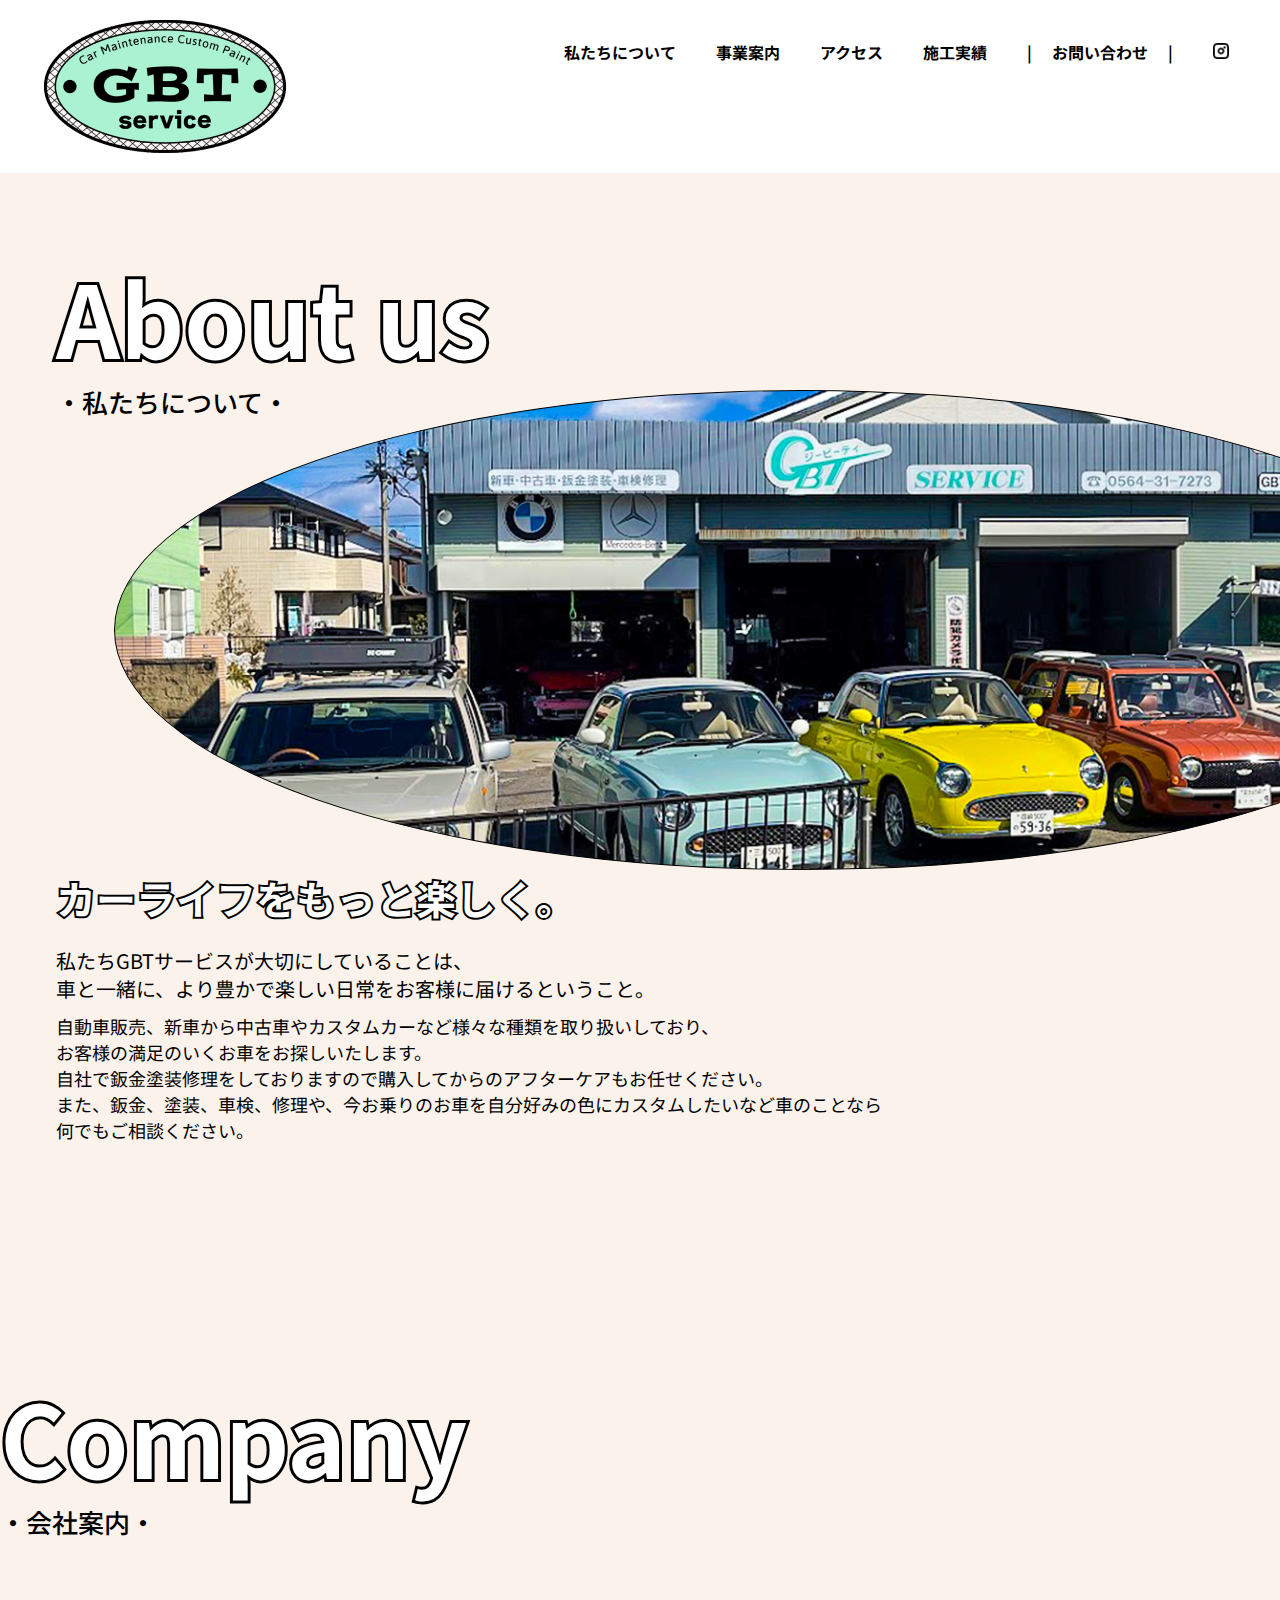
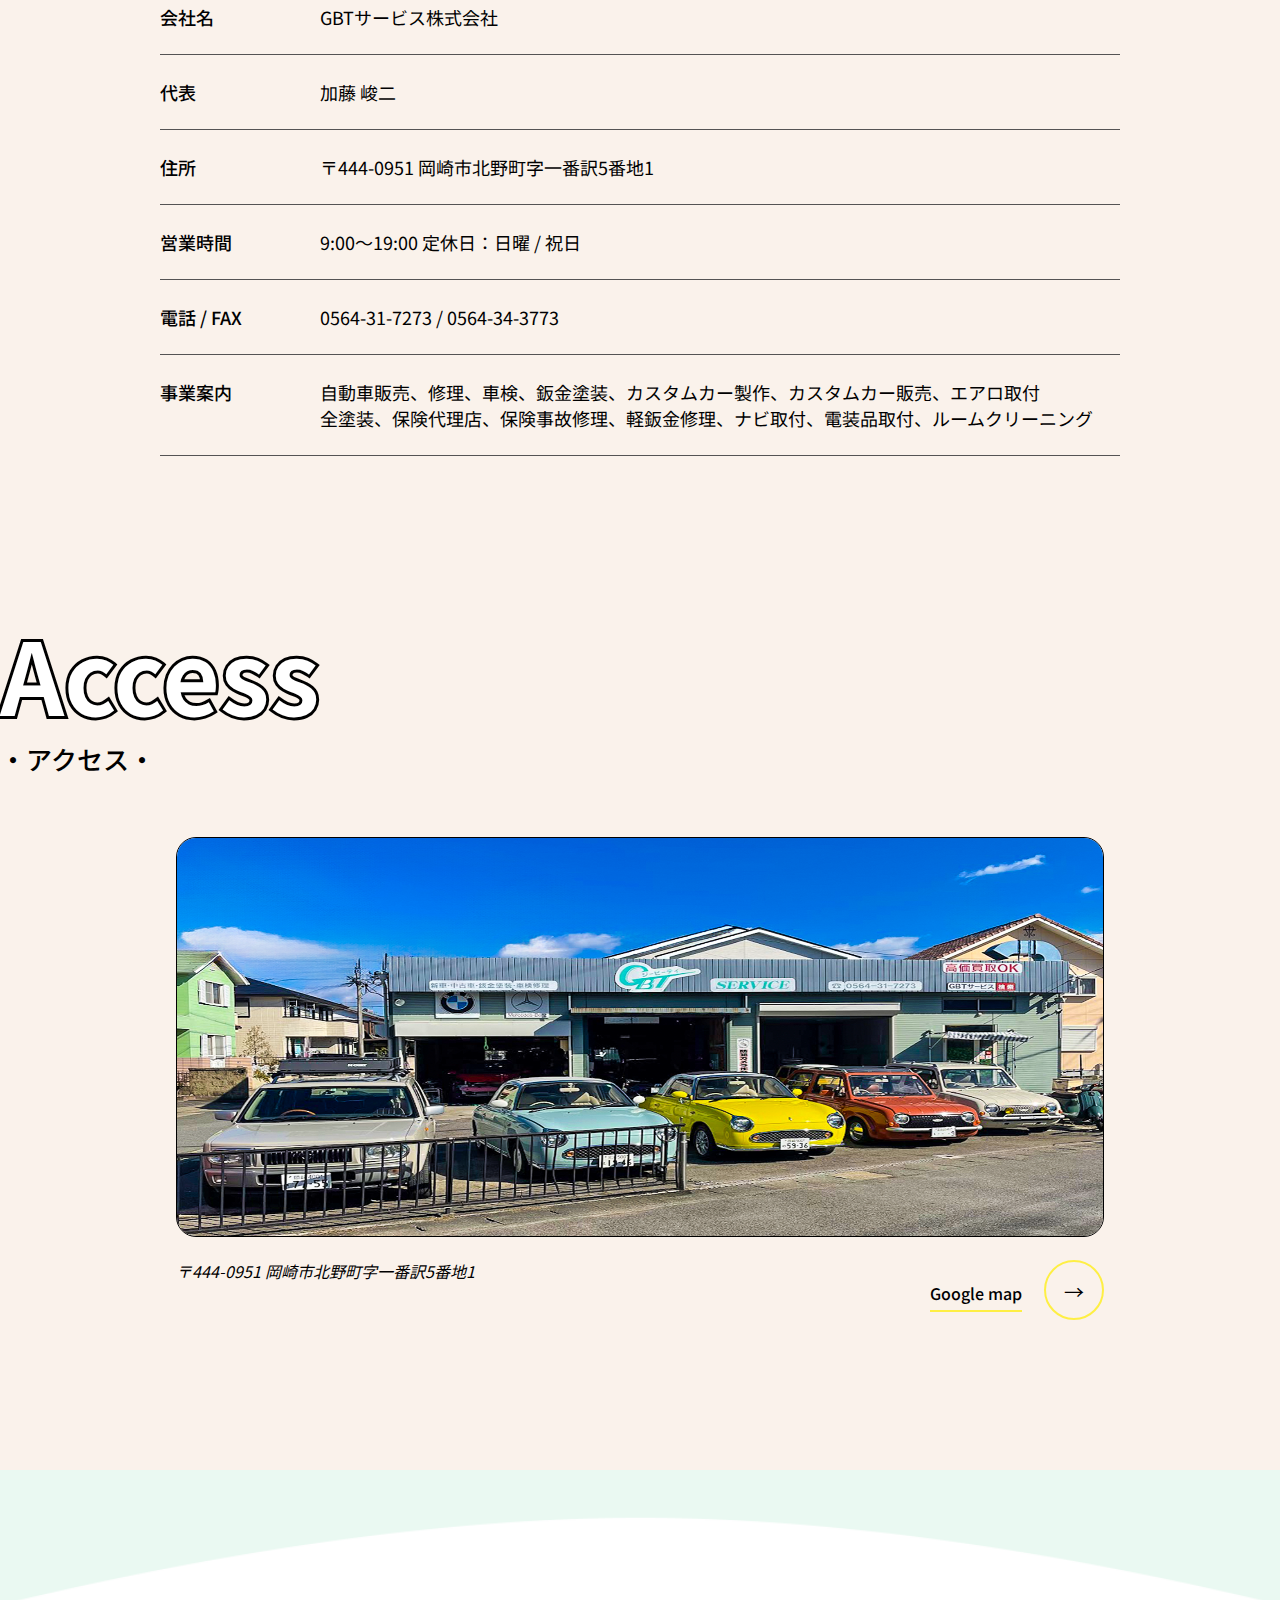
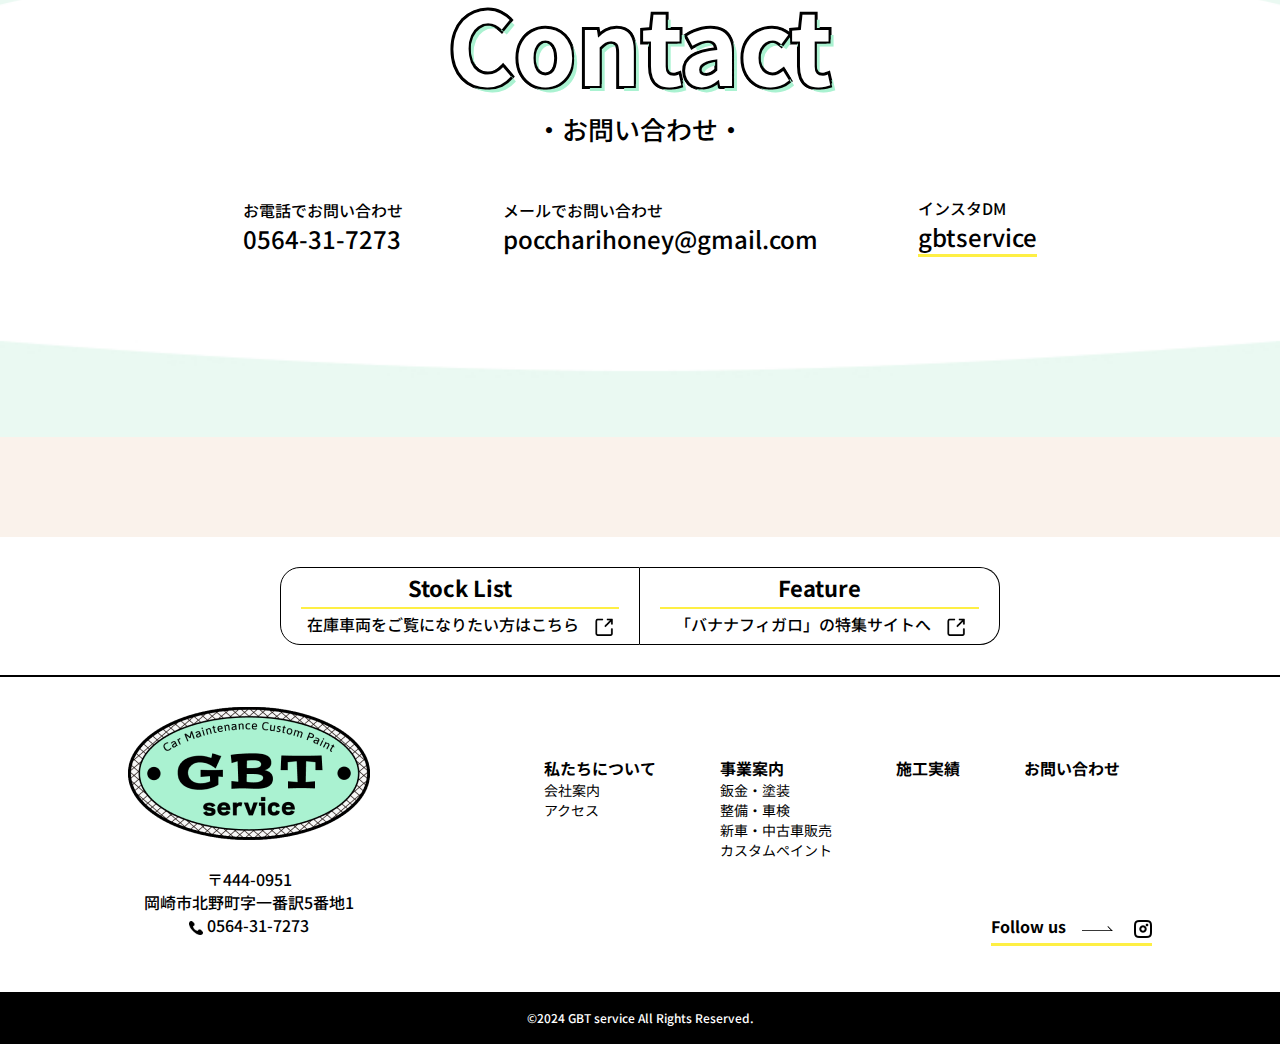
==== aboutus/index.html @ b5733d59 "画面幅1024px以上のレスポンシブまで" ====
<!doctype html>
<html lang="ja">
    <head>
        <meta charset="UTF-8" />
        <link rel="icon" type="image/svg+xml" href="/vite.svg" />
        <meta name="viewport" content="width=device-width, initial-scale=1.0" />
        <title>aboutus</title>
        <link rel="preconnect" href="https://fonts.googleapis.com">
        <link rel="preconnect" href="https://fonts.gstatic.com" crossorigin>
        <link href="https://fonts.googleapis.com/css2?family=Noto+Sans+JP:wght@100..900&display=swap" rel="stylesheet">
      <script type="module" crossorigin src="/assets/aboutus-CXfUQV1v.js"></script>
      <link rel="modulepreload" crossorigin href="/assets/ress-B710VfZE.js">
      <link rel="modulepreload" crossorigin href="/assets/hamburger-button-CWMMissQ.js">
      <link rel="stylesheet" crossorigin href="/assets/ress-gsqGC3qQ.css">
      <link rel="stylesheet" crossorigin href="/assets/aboutus-COLhmSIA.css">
    </head>
    <body>
        <div id="app"></div>
    </body>
</html>
---- assets/ress-gsqGC3qQ.css ----
html{box-sizing:border-box;-webkit-text-size-adjust:100%;word-break:normal;-moz-tab-size:4;tab-size:4}*,:before,:after{background-repeat:no-repeat;box-sizing:inherit}:before,:after{text-decoration:inherit;vertical-align:inherit}*{padding:0;margin:0}hr{overflow:visible;height:0;color:inherit}details,main{display:block}summary{display:list-item}small{font-size:80%}[hidden]{display:none}abbr[title]{border-bottom:none;text-decoration:underline;text-decoration:underline dotted}a{background-color:transparent}a:active,a:hover{outline-width:0}code,kbd,pre,samp{font-family:monospace,monospace}pre{font-size:1em}b,strong{font-weight:bolder}sub,sup{font-size:75%;line-height:0;position:relative;vertical-align:baseline}sub{bottom:-.25em}sup{top:-.5em}table{border-color:inherit;text-indent:0}iframe{border-style:none}input{border-radius:0}[type=number]::-webkit-inner-spin-button,[type=number]::-webkit-outer-spin-button{height:auto}[type=search]{-webkit-appearance:textfield;outline-offset:-2px}[type=search]::-webkit-search-decoration{-webkit-appearance:none}textarea{overflow:auto;resize:vertical}button,input,optgroup,select,textarea{font:inherit}optgroup{font-weight:700}button{overflow:visible}button,select{text-transform:none}button,[type=button],[type=reset],[type=submit],[role=button]{cursor:pointer}button::-moz-focus-inner,[type=button]::-moz-focus-inner,[type=reset]::-moz-focus-inner,[type=submit]::-moz-focus-inner{border-style:none;padding:0}button:-moz-focusring,[type=button]::-moz-focus-inner,[type=reset]::-moz-focus-inner,[type=submit]::-moz-focus-inner{outline:1px dotted ButtonText}button,html [type=button],[type=reset],[type=submit]{-webkit-appearance:button}button,input,select,textarea{background-color:transparent;border-style:none}a:focus,button:focus,input:focus,select:focus,textarea:focus{outline-width:0}select{-moz-appearance:none;-webkit-appearance:none}select::-ms-expand{display:none}select::-ms-value{color:currentColor}legend{border:0;color:inherit;display:table;white-space:normal;max-width:100%}::-webkit-file-upload-button{-webkit-appearance:button;color:inherit;font:inherit}[disabled]{cursor:default}img{border-style:none}progress{vertical-align:baseline}[aria-busy=true]{cursor:progress}[aria-controls]{cursor:pointer}[aria-disabled=true]{cursor:default}
---- assets/aboutus-COLhmSIA.css ----
html{font-family:Noto Sans JP,sans-serif;font-size:62.5%;font-weight:400}body,ul{list-style:none}a{text-decoration:none;color:inherit}header{display:flex;justify-content:space-between;height:173px;padding:20px 4% 20px 44px}@media screen and (max-width: 1024px){header{height:133px;padding:20px 25px}}@media screen and (max-width: 768px){header{height:82px;padding:20px 18px 10px;align-items:center}}header .logo{width:242px;height:133px}@media screen and (max-width: 1024px){header .logo{width:170px;height:93px}}@media screen and (max-width: 768px){header .logo{width:96px;height:52px}}header nav{display:flex;font-weight:700;font-size:1.6rem;padding-top:20px}@media screen and (max-width: 1024px){header nav{display:none}}header nav li{padding-right:40px}header nav li a img{width:16px;height:16px}header nav li a:hover{border-bottom:3px solid #FEEF44}header nav .list-contact:before{content:"|";padding-right:20px}header nav .list-contact:after{content:"|";padding-left:20px}header nav .insta{padding-right:0}header .hamburger{display:none}@media screen and (max-width: 1024px){header .hamburger{display:block}header .hamburger img{width:48px;height:48px}}footer .footer-high{padding:30px 0;border-bottom:2px solid #000}footer .footer-high-links{display:flex;justify-content:center;align-items:center}footer .footer-high-links li{background-color:#fff}footer .footer-high-links li a .list-title{font-size:2.2rem;font-weight:700;line-height:31px;text-align:center;border-bottom:2px solid #FEEF44;padding:4px 0;margin:0 20px}footer .footer-high-links li a .text{font-size:1.6rem;font-weight:500;line-height:23px;text-align:center;padding:4px 0}footer .footer-high-links li a .text:after{content:"";display:inline-block;width:18px;height:18px;background-image:url([data-uri]);background-size:contain;vertical-align:middle;margin-left:16px}footer .footer-high-links li:hover{border-bottom:1px solid #000;background-color:#feef44;transition:all .3s ease-out}footer .footer-high-links li:first-of-type{width:360px;height:78px;border-radius:20px 0 0 20px;border:1px solid #000}footer .footer-high-links li:last-of-type{width:360px;height:78px;border-radius:0 20px 20px 0;border:1px solid #000;border-left:none}footer .footer-low{display:flex;justify-content:space-between;padding:30px 10%}footer .footer-low .footer-flex-left address .address{font-style:normal;font-size:1.6rem;font-weight:500;line-height:23px;text-align:center;padding:25px 0}footer .footer-low .footer-flex-left address .address span:before{content:"";display:inline-block;width:14px;height:14px;background-image:url([data-uri]);background-size:contain;vertical-align:middle;margin-right:4px}footer .footer-low-links{display:flex;justify-content:space-around;width:50vw;padding:50px 0}footer .footer-low-links li a{font-size:1.6rem;font-weight:700;line-height:23px;padding:6px 0}footer .footer-low-links li ul .under-pages-links a{font-size:1.4rem;line-height:20px;font-weight:400}footer .footer-low .instagram-link-container{display:flex;justify-content:flex-end}footer .footer-low .instagram-link-container .instagram-link{display:inline-block;padding:5px 0;font-size:1.6rem;font-weight:700;line-height:23px;text-align:left;border-bottom:3px solid #FEEF44}footer .footer-low .instagram-link-container .instagram-link:hover{border-bottom:1px solid #000;background-color:#feef44;border-radius:5px 5px 0 0;transition:all .3s ease-out}footer .footer-low .instagram-link-container .instagram-link a span:before{content:"";display:inline-block;width:36px;height:5px;background-image:url([data-uri]);background-size:contain;vertical-align:middle;margin-left:16px}footer .footer-low .instagram-link-container .instagram-link a span:after{content:"";display:inline-block;width:18px;height:18px;background-image:url([data-uri]);background-size:contain;vertical-align:middle;margin-left:16px}footer .copyright{height:52px;font-size:12px;font-weight:500;line-height:52px;color:#fff;background-color:#000;text-align:center}.section-title{color:#fff;-webkit-text-stroke:6px #000;paint-order:stroke fill;font-size:10rem;font-weight:700;line-height:86px;padding-bottom:24px}.section-subtitle{font-size:2.6rem;font-weight:500;line-height:37px}main{background-color:#faf2eb;overflow:hidden}.about-us{width:1168px;margin:0 auto}.about-us .about-us-container{padding:100px 0 150px}@media screen and (max-width: 1024px){.about-us .about-us-container .section-title{padding-bottom:8px;font-size:7rem;line-height:70px;text-shadow:1px 1px 0 #000,-1px 1px 0 #000,-1px -1px 0 #000,1px -1px 0 #000}}@media screen and (max-width: 768px){.about-us .about-us-container .section-title{font-size:4rem;line-height:40px}}.about-us .about-us-container .section-subtitle{padding-bottom:20px}@media screen and (max-width: 1024px){.about-us .about-us-container .section-subtitle{font-size:20px;line-height:28px}}.about-us .about-us-container .about-us-img-container{background-image:url(/assets/aboutus-main-B3gDrLZm.png);width:1377px;height:480px;border:1px solid #000;border-radius:50%;margin-left:20%;margin-top:-50px;overflow:hidden;background-size:1377px auto;background-position:80% 60%}@media screen and (max-width: 1440px){.about-us .about-us-container .about-us-img-container{margin-left:5%}}.about-us .about-us-container .about-us-text h3{font-size:4rem;font-weight:700;line-height:57px;color:#fff;-webkit-text-stroke:4px #000;paint-order:stroke fill}.about-us .about-us-container .about-us-text .text-large{font-size:2rem;line-height:28px;padding:20px 0 10px}.about-us .about-us-container .about-us-text .text-small{font-size:1.8rem;line-height:26px}.company{width:1168px;margin:0 auto}@media screen and (max-width: 1440px){.company{width:100%}}.company .company-container{padding:100px 0 150px}@media screen and (max-width: 1024px){.company .company-container .section-title{padding-bottom:8px;font-size:7rem;line-height:70px;text-shadow:1px 1px 0 #000,-1px 1px 0 #000,-1px -1px 0 #000,1px -1px 0 #000}}@media screen and (max-width: 768px){.company .company-container .section-title{font-size:4rem;line-height:40px}}.company .company-container .section-subtitle{padding-bottom:40px}.company .company-container dl{width:960px;height:500px;margin:0 auto}.company .company-container dl div{display:flex;border-bottom:1px solid #545454;padding:24px 0}.company .company-container dl dt{width:160px;font-size:1.8rem;font-weight:500;line-height:26px}.company .company-container dl dd{width:800px;font-size:1.8rem;font-weight:400;line-height:26px}.access{width:1168px;margin:0 auto;padding-bottom:150px}@media screen and (max-width: 1440px){.access{width:100%}}.access .access-container .section-subtitle{padding-bottom:20px}.access .access-container .access-map{text-align:center;padding:40px 0 20px}.access .access-container .access-map img{width:928px;height:400px;border-radius:20px;border:1px solid #000}.access .access-container .flex-container{display:flex;justify-content:space-between;width:928px;margin:0 auto}.access .access-container .flex-container .access-address{font-size:1.6rem;line-height:23px}.access .access-container .flex-container .access-link-container{margin-top:auto;margin-left:auto;margin-right:0}.access .access-container .flex-container .access-link-container .access-link{display:inline-block}.access .access-container .flex-container .access-link-container .access-link .text{display:inline-block;font-weight:500;font-size:1.6rem;line-height:23px;text-align:center;box-shadow:0 2px #feef44;margin-right:20px;padding:22px 0 5px}.access .access-container .flex-container .access-link-container .access-link .arrow{display:inline-block;width:60px;height:60px;border-radius:50%;border:2px solid #FEEF44;text-align:center;line-height:60px;font-size:2rem}.access .access-container .flex-container .access-link-container .access-link:hover .text{text-shadow:2px 2px #FEEF44;border-bottom:1px solid #000;transition:all .3s ease-out}.access .access-container .flex-container .access-link-container .access-link:hover .arrow{background-color:#feef44;border:1px solid #000;transition:all .3s ease-out}.bgc-lightblue{background-color:#eaf9f2;padding-bottom:170px}.bgc-white{background-color:#fff}.bgc-beige{background-color:#faf2eb}.contact-bg-top{background-image:url(/assets/top-insta-high1440-l65jKqi-.png);background-position:center;background-size:cover;width:100%;height:250px}.contact-bg-bottom{background-image:url(/assets/top-insta-bottom1440-CUfkIAa5.png);background-position:center;background-size:cover;width:100%;height:180px}.bgc-beige{padding-bottom:100px}.contact{margin-top:-120px}.contact .section-title{text-align:center;text-shadow:2px 2px 0 #000,-2px 2px 0 #000,-2px -2px 0 #000,2px -2px 0 #000,5px 5px 0 #AAF2D1}.contact .section-subtitle{text-align:center;padding-bottom:50px}.contact .contact-info-container dl{display:flex;justify-content:center;align-items:center}.contact .contact-info-container dl div{margin-right:100px}.contact .contact-info-container dl div dt{font-size:1.6rem;font-weight:500;line-height:23px}.contact .contact-info-container dl div dd{font-size:2.4rem;font-weight:500;line-height:34px}.contact .contact-info-container dl div:last-of-type{margin-right:0}.contact .contact-info-container dl div:last-of-type dd{border-bottom:3px solid #FEEF44}.contact .insta-background-bottom{background-image:url(/assets/top-insta-bottom1440-CUfkIAa5.png);height:180px;background-position:center;background-size:cover;background-color:#eaf9f2}.contact .bg{width:100%;height:100px;background-color:#faf2eb}
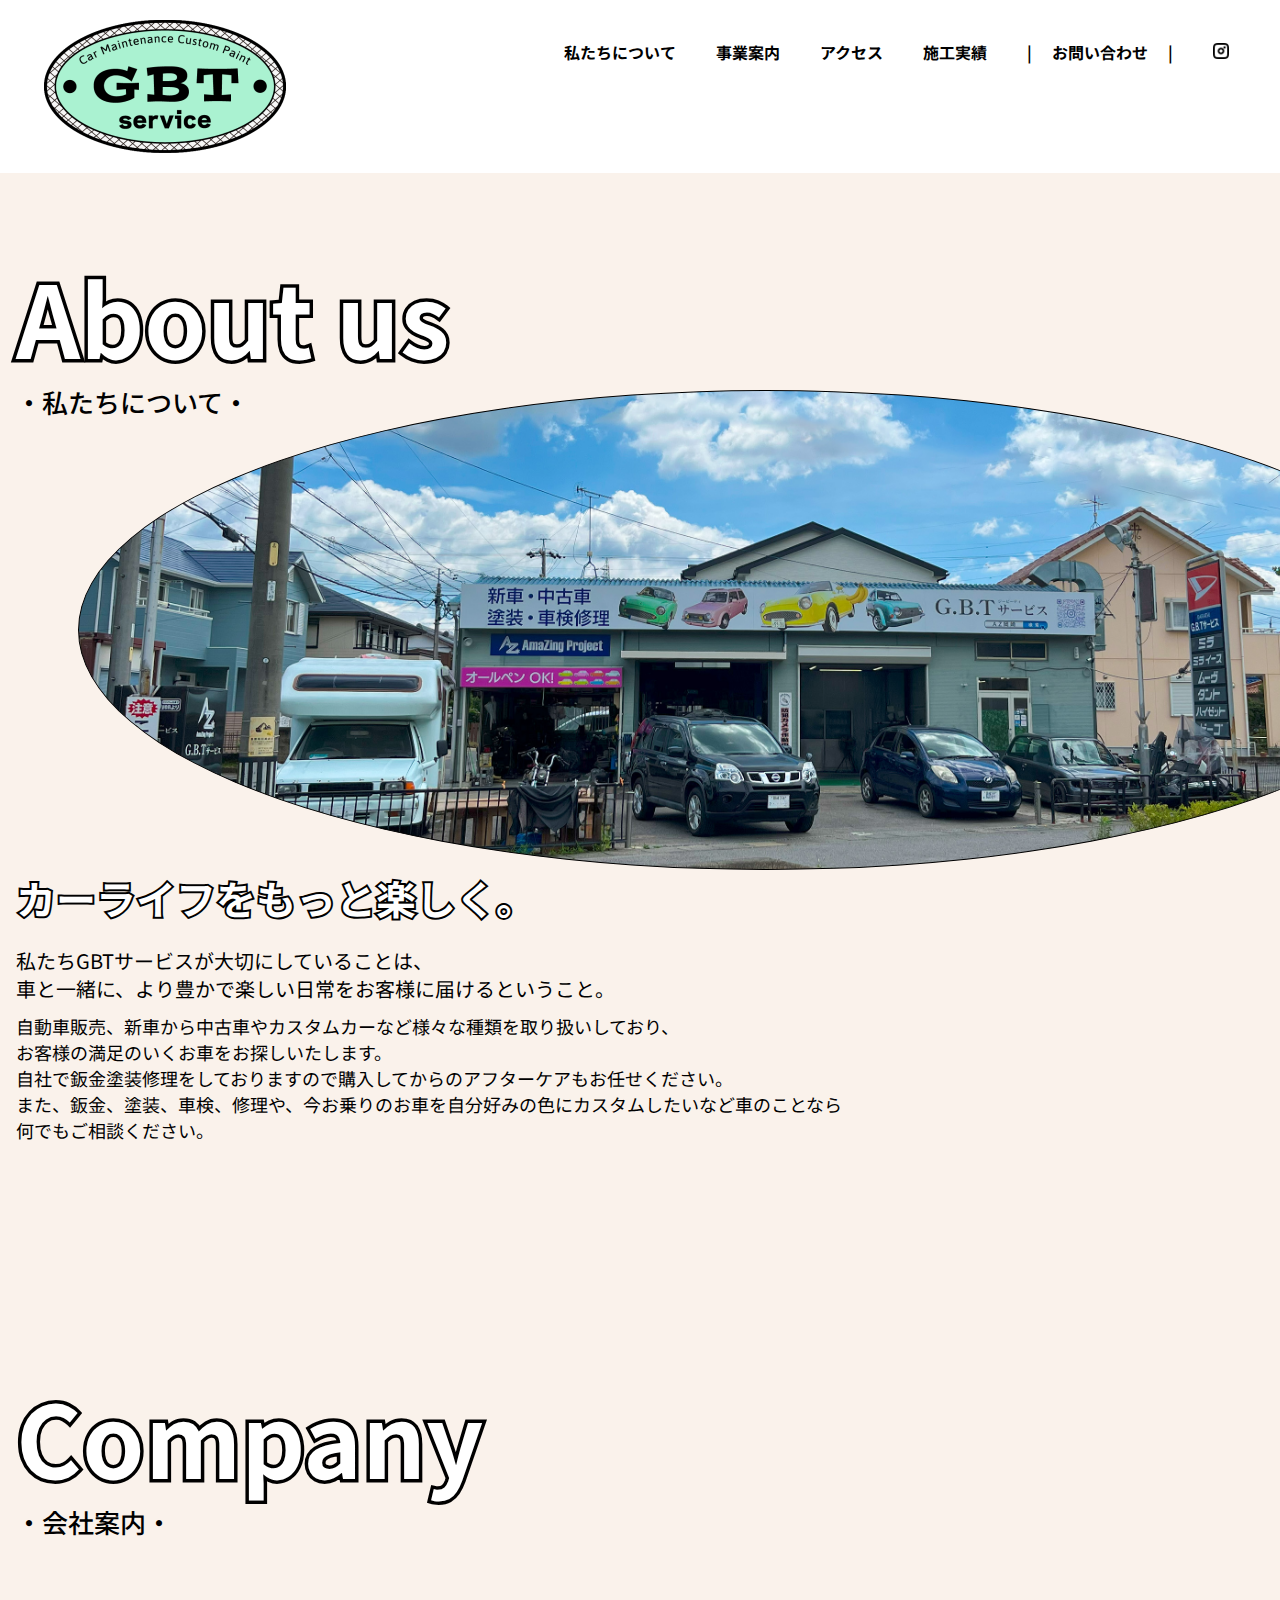
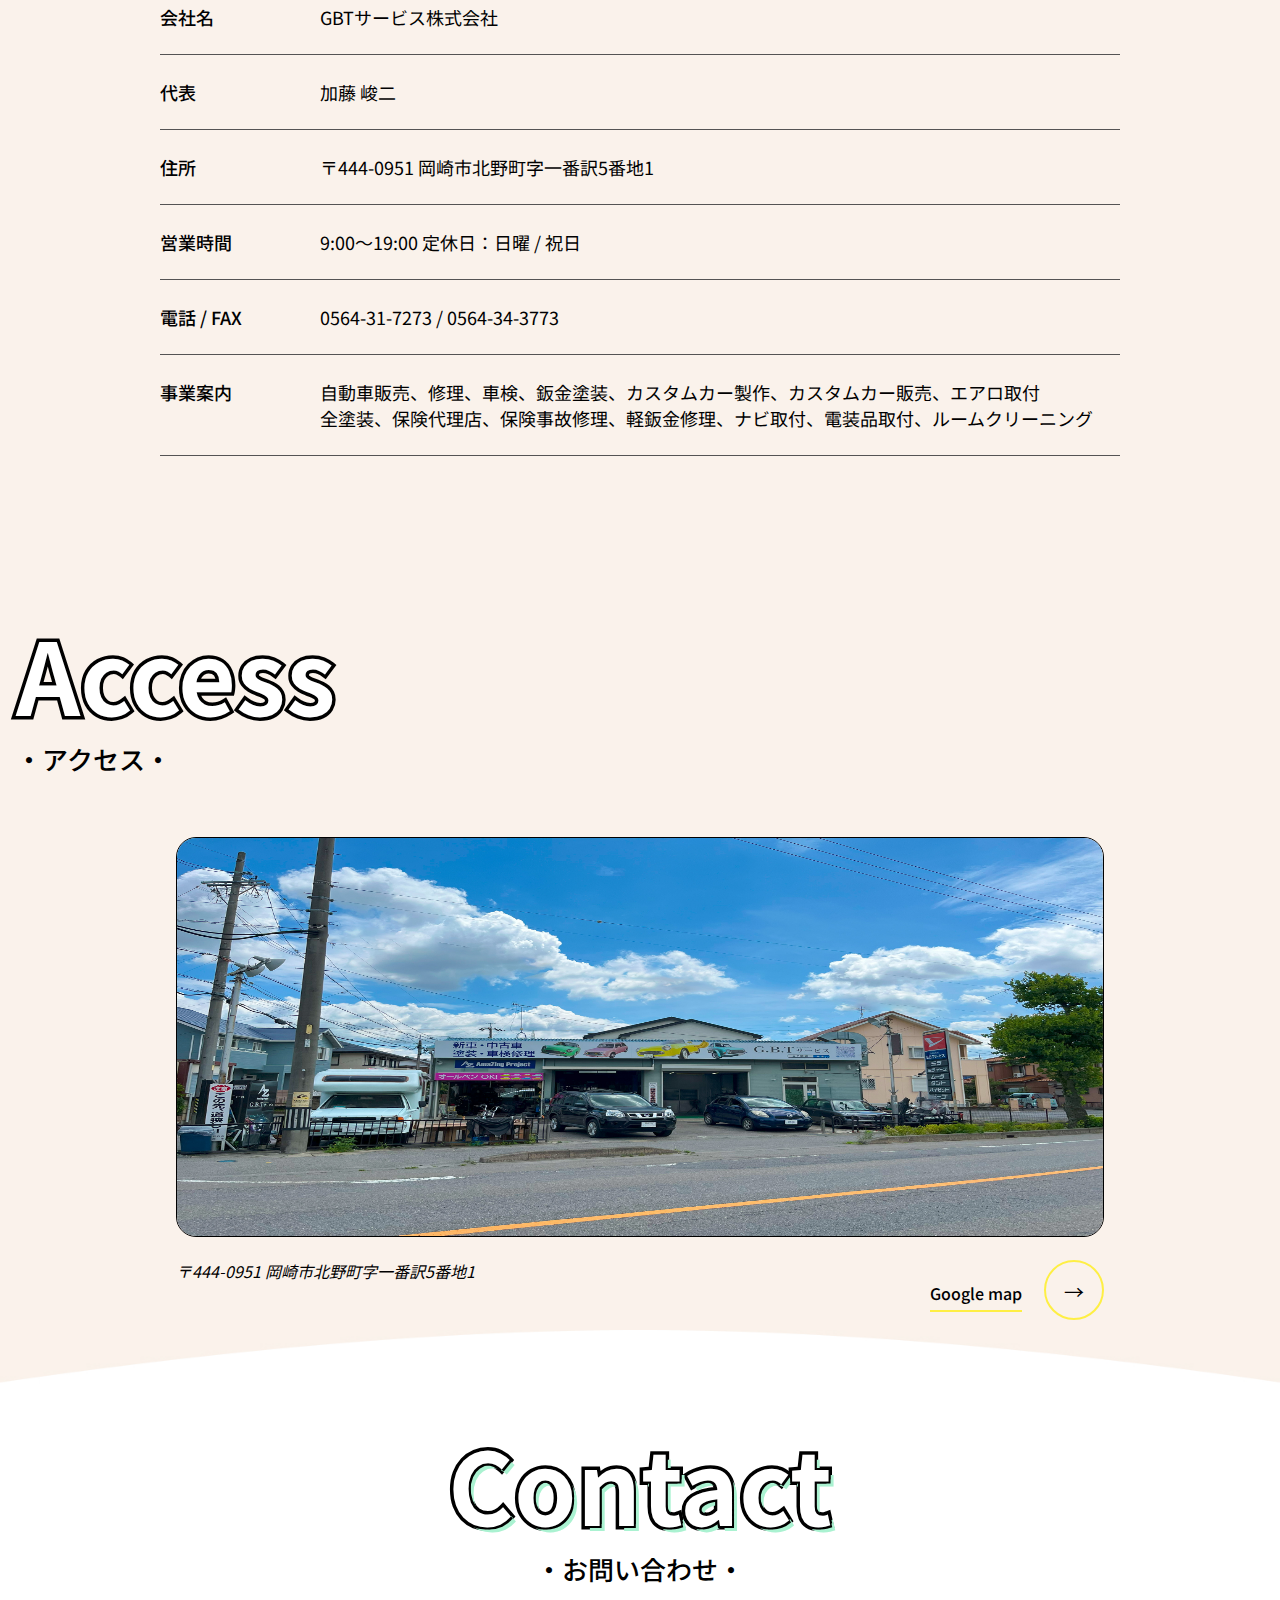
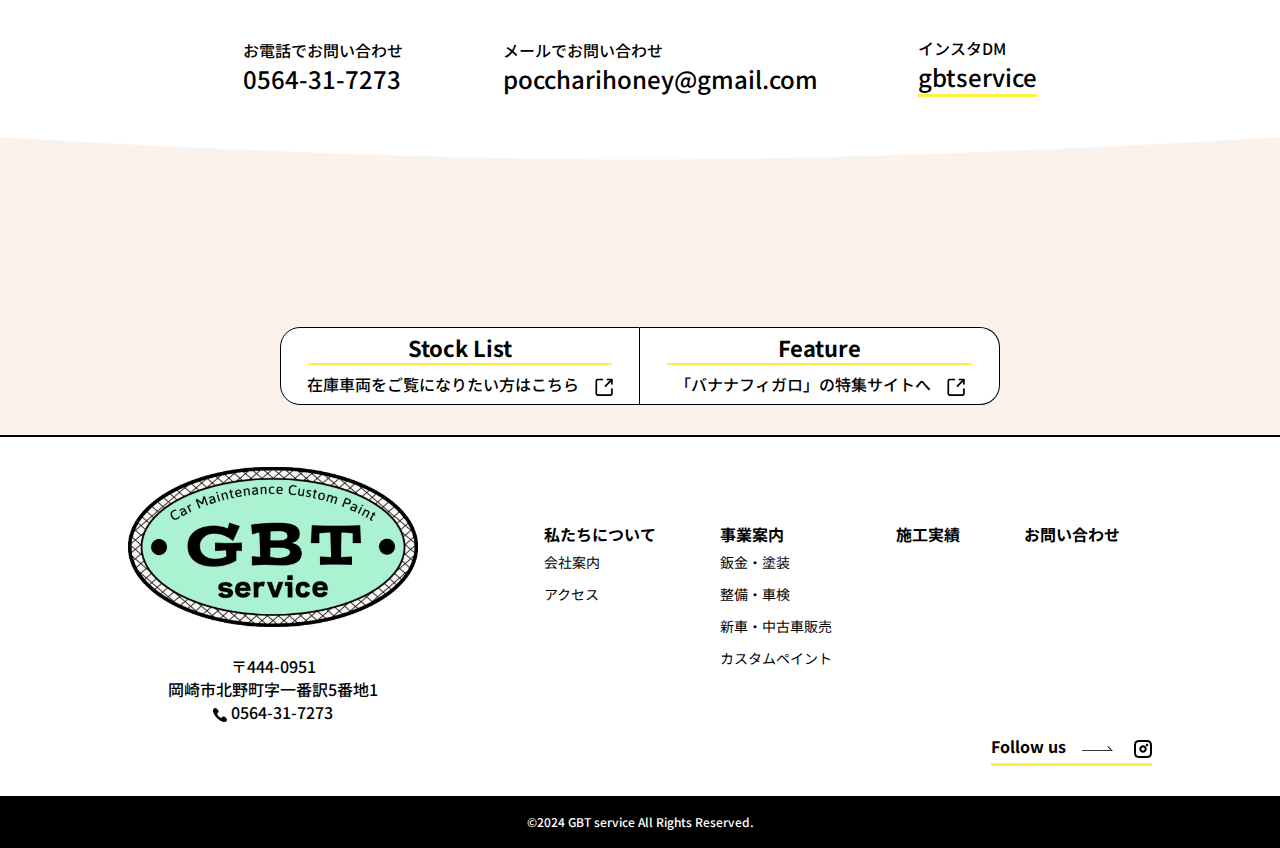
==== commit 13573490: "画面幅768px以上のレスポンシブまで" ====
--- a/aboutus/index.html
+++ b/aboutus/index.html
@@ -8,11 +8,11 @@
         <link rel="preconnect" href="https://fonts.googleapis.com">
         <link rel="preconnect" href="https://fonts.gstatic.com" crossorigin>
         <link href="https://fonts.googleapis.com/css2?family=Noto+Sans+JP:wght@100..900&display=swap" rel="stylesheet">
-      <script type="module" crossorigin src="/assets/aboutus-CXfUQV1v.js"></script>
+      <script type="module" crossorigin src="/assets/aboutus-DvOcSCAX.js"></script>
       <link rel="modulepreload" crossorigin href="/assets/ress-B710VfZE.js">
-      <link rel="modulepreload" crossorigin href="/assets/hamburger-button-CWMMissQ.js">
+      <link rel="modulepreload" crossorigin href="/assets/hamburger-button-CdvTyI2V.js">
       <link rel="stylesheet" crossorigin href="/assets/ress-gsqGC3qQ.css">
-      <link rel="stylesheet" crossorigin href="/assets/aboutus-COLhmSIA.css">
+      <link rel="stylesheet" crossorigin href="/assets/aboutus-BdvskuLl.css">
     </head>
     <body>
         <div id="app"></div>
--- a/assets/aboutus-BdvskuLl.css
+++ b/assets/aboutus-BdvskuLl.css
@@ -0,0 +1 @@
+html{font-family:Noto Sans JP,sans-serif;font-size:62.5%;font-weight:400}body,ul{list-style:none}a{text-decoration:none;color:inherit}header{display:flex;justify-content:space-between;height:173px;padding:20px 4% 20px 44px}@media screen and (max-width: 1024px){header{height:133px;padding:20px 25px}}@media screen and (max-width: 768px){header{height:82px;padding:20px 18px 10px;align-items:center}}header .logo{width:242px;height:133px}@media screen and (max-width: 1024px){header .logo{width:170px;height:93px}}@media screen and (max-width: 768px){header .logo{width:96px;height:52px}}header nav{display:flex;font-weight:700;font-size:1.6rem;padding-top:20px}@media screen and (max-width: 1024px){header nav{display:none}}header nav li{padding-right:40px}header nav li a img{width:16px;height:16px}header nav li a:hover{border-bottom:3px solid #FEEF44}header nav .list-contact:before{content:"|";padding-right:20px}header nav .list-contact:after{content:"|";padding-left:20px}header nav .insta{padding-right:0}header .hamburger{display:none}@media screen and (max-width: 1024px){header .hamburger{display:block}header .hamburger img{width:48px;height:48px}}footer .footer-high{padding:30px 0;border-bottom:2px solid #000}@media screen and (max-width: 1024px){footer .footer-high{border-bottom:none;background-color:#eaf9f2}}footer .footer-high-links{display:flex;justify-content:center;align-items:center}@media screen and (max-width: 768px){footer .footer-high-links{flex-direction:column}}footer .footer-high-links li{background-color:#fff;width:360px;height:78px;border:1px solid #000}@media screen and (max-width: 1024px){footer .footer-high-links li{width:310px;height:60px}}@media screen and (max-width: 768px){footer .footer-high-links li{width:360px;height:60px}}footer .footer-high-links li a .list-title{font-size:2.2rem;font-weight:700;line-height:31px;text-align:center;border-bottom:2px solid #FEEF44;margin:4px 27px}@media screen and (max-width: 1024px){footer .footer-high-links li a .list-title{font-size:2rem;font-weight:500;line-height:28px;margin:0 25px 2px}}footer .footer-high-links li a .text{font-size:1.6rem;font-weight:500;line-height:23px;text-align:center;padding:4px 0}@media screen and (max-width: 1024px){footer .footer-high-links li a .text{font-size:1.4rem;font-weight:400;line-height:20px}}footer .footer-high-links li a .text:after{content:"";display:inline-block;width:18px;height:18px;background-image:url([data-uri]);background-size:contain;vertical-align:middle;margin-left:16px}@media screen and (max-width: 1024px){footer .footer-high-links li a .text:after{width:12px;height:12px}}footer .footer-high-links li:hover{border-bottom:1px solid #000;background-color:#feef44;transition:all .3s ease-out}footer .footer-high-links li:first-of-type{border-radius:20px 0 0 20px}@media screen and (max-width: 1024px){footer .footer-high-links li:first-of-type{border-radius:8px;margin-right:12px}}@media screen and (max-width: 768px){footer .footer-high-links li:first-of-type{margin-right:0;margin-bottom:12px}}footer .footer-high-links li:last-of-type{border-radius:0 20px 20px 0;border-left:none}@media screen and (max-width: 1024px){footer .footer-high-links li:last-of-type{border-radius:8px;border:1px solid #000}}footer .footer-low{display:flex;justify-content:space-between;padding:30px 10%}@media screen and (max-width: 1024px){footer .footer-low{justify-content:center}}footer .footer-low .footer-flex-left .logo{width:290px;height:160px}@media screen and (max-width: 1024px){footer .footer-low .footer-flex-left .logo{width:242px;height:132px}}footer .footer-low .footer-flex-left address .address{font-style:normal;font-size:1.6rem;font-weight:500;line-height:23px;text-align:center;padding:25px 0}footer .footer-low .footer-flex-left address .address span:before{content:"";display:inline-block;width:14px;height:14px;background-image:url([data-uri]);background-size:contain;vertical-align:middle;margin-right:4px}footer .footer-low-links{display:flex;justify-content:space-around;width:50vw;padding:50px 0}@media screen and (max-width: 1024px){footer .footer-low-links{display:none}}footer .footer-low-links li{padding:6px 0}footer .footer-low-links li a{font-size:1.6rem;font-weight:700;line-height:23px}footer .footer-low-links li ul .under-pages-links a{font-size:1.4rem;line-height:20px;font-weight:400}footer .footer-low .instagram-link-container{display:flex;justify-content:flex-end}@media screen and (max-width: 1024px){footer .footer-low .instagram-link-container{display:none}}footer .footer-low .instagram-link-container .instagram-link{display:inline-block;padding:5px 0;font-size:1.6rem;font-weight:700;line-height:23px;text-align:left;border-bottom:3px solid #FEEF44}footer .footer-low .instagram-link-container .instagram-link:hover{border-bottom:1px solid #000;background-color:#feef44;border-radius:5px 5px 0 0;transition:all .3s ease-out}footer .footer-low .instagram-link-container .instagram-link a span:before{content:"";display:inline-block;width:36px;height:5px;background-image:url([data-uri]);background-size:contain;vertical-align:middle;margin-left:16px}footer .footer-low .instagram-link-container .instagram-link a span:after{content:"";display:inline-block;width:18px;height:18px;background-image:url([data-uri]);background-size:contain;vertical-align:middle;margin-left:16px}footer .copyright{height:52px;font-size:12px;font-weight:500;line-height:52px;color:#fff;background-color:#000;text-align:center}.section-title{color:#fff;-webkit-text-stroke:7px #000;paint-order:stroke fill;font-size:10rem;font-weight:700;line-height:86px;padding-bottom:24px}@media screen and (max-width: 1024px){.section-title{-webkit-text-stroke:4px #000;font-size:7rem;line-height:70px;padding-bottom:8px}}@media screen and (max-width: 768px){.section-title{font-size:4rem;line-height:40px;letter-spacing:.03em;padding-bottom:4px;text-align:left}}.section-subtitle{font-size:2.6rem;font-weight:500;line-height:37px;padding-bottom:36px}@media screen and (max-width: 1024px){.section-subtitle{font-size:2rem;line-height:28px;padding-bottom:20px}}@media screen and (max-width: 768px){.section-subtitle{font-size:1.2rem;line-height:17.38px;text-align:left}}main{background-color:#faf2eb;overflow:hidden}.about-us{width:1168px;margin:0 auto}@media screen and (max-width: 1440px){.about-us{width:100%;padding:0 16px}}@media screen and (max-width: 1024px){.about-us{padding:0 32px}}.about-us .about-us-container{padding:100px 0 150px}@media screen and (max-width: 1024px){.about-us .about-us-container{padding:50px 0}}@media screen and (max-width: 768px){.about-us .about-us-container .section-title{font-size:4rem;line-height:40px}}.about-us .about-us-container .section-subtitle{padding-bottom:20px}.about-us .about-us-container .about-us-img-container{background-image:url(/assets/aboutus-main-UdLYfR46.jpg);width:1377px;height:480px;border:1px solid #000;border-radius:50%;margin-left:20%;margin-top:-50px;overflow:hidden;background-size:1377px auto;background-position:80% 60%}@media screen and (max-width: 1440px){.about-us .about-us-container .about-us-img-container{margin-left:5%}}@media screen and (max-width: 1024px){.about-us .about-us-container .about-us-img-container{width:1004px;height:350px;margin-left:16px}}.about-us .about-us-container .about-us-text h3{font-size:4rem;font-weight:700;line-height:57px;color:#fff;-webkit-text-stroke:4px #000;paint-order:stroke fill}@media screen and (max-width: 1024px){.about-us .about-us-container .about-us-text h3{font-size:3.2rem;line-height:46px;letter-spacing:-.02em}}.about-us .about-us-container .about-us-text .text-large{font-size:2rem;line-height:28px;padding:20px 0 10px}@media screen and (max-width: 1024px){.about-us .about-us-container .about-us-text .text-large{font-size:1.8rem;line-height:26px;padding:20px 0}}.about-us .about-us-container .about-us-text .text-small{font-size:1.8rem;line-height:26px}@media screen and (max-width: 1024px){.about-us .about-us-container .about-us-text .text-small{font-size:1.6rem;line-height:23px}}#beige{background-color:#faf2eb}.company{width:1168px;margin:0 auto}@media screen and (max-width: 1440px){.company{width:100%;padding:0 16px}}@media screen and (max-width: 1024px){.company{padding:0 32px}}.company .company-container{padding:100px 0 150px}@media screen and (max-width: 768px){.company .company-container .section-title{font-size:4rem;line-height:40px}}.company .company-container .section-subtitle{padding-bottom:40px}@media screen and (max-width: 1024px){.company .company-container .section-subtitle{padding-bottom:20px}}.company .company-container dl{width:960px;height:500px;margin:0 auto}@media screen and (max-width: 1024px){.company .company-container dl{width:100%}}.company .company-container dl div{display:flex;border-bottom:1px solid #545454;padding:24px 0}.company .company-container dl dt{width:160px;font-size:1.8rem;font-weight:500;line-height:26px}.company .company-container dl dd{width:800px;font-size:1.8rem;font-weight:400;line-height:26px}.access{width:1168px;margin:0 auto;padding-bottom:150px}@media screen and (max-width: 1440px){.access{width:100%;padding:0 16px}}.access .access-container .section-subtitle{padding-bottom:20px}.access .access-container .access-map{text-align:center;padding:40px 0 20px}@media screen and (max-width: 1024px){.access .access-container .access-map{padding:10px 0}}.access .access-container .access-map img{width:928px;height:400px;border-radius:20px;border:1px solid #000}@media screen and (max-width: 1024px){.access .access-container .access-map img{width:704px;height:296px}}.access .access-container .flex-container{display:flex;justify-content:space-between;width:928px;margin:0 auto}@media screen and (max-width: 1024px){.access .access-container .flex-container{width:704px}}.access .access-container .flex-container .access-address{font-size:1.6rem;line-height:23px}.access .access-container .flex-container .access-link-container{margin-top:auto;margin-left:auto;margin-right:0}.access .access-container .flex-container .access-link-container .access-link{display:inline-block}.access .access-container .flex-container .access-link-container .access-link .text{display:inline-block;font-weight:500;font-size:1.6rem;line-height:23px;text-align:center;box-shadow:0 2px #feef44;margin-right:20px;padding:22px 0 5px}.access .access-container .flex-container .access-link-container .access-link .arrow{display:inline-block;width:60px;height:60px;border-radius:50%;border:2px solid #FEEF44;text-align:center;line-height:60px;font-size:2rem}.access .access-container .flex-container .access-link-container .access-link:hover .text{text-shadow:2px 2px #FEEF44;border-bottom:1px solid #000;transition:all .3s ease-out}.access .access-container .flex-container .access-link-container .access-link:hover .arrow{background-color:#feef44;border:1px solid #000;transition:all .3s ease-out}.bgc-lightblue{background-color:#eaf9f2;padding-bottom:170px}@media screen and (max-width: 1024px){.bgc-lightblue{padding-bottom:120px}}.bgc-white{background-color:#fff}.bgc-beige{background-color:#faf2eb}.contact-bg-top{background-image:url(/assets/contact-high1440-DUoLD9EG.jpg);background-position:center;background-size:cover;width:100%;height:250px}@media screen and (max-width: 1440px){.contact-bg-top{background-image:url(/assets/contact-high1024-B-R2C1Ec.jpg);height:240px}}@media screen and (max-width: 1024px){.contact-bg-top{background-image:url(/assets/contact-high768-BIYZVkHO.jpg);height:180px}}@media screen and (max-width: 768px){.contact-bg-top{background-image:url(../../public/bg/contact/contact-high480.jpg);height:110px}}.contact-bg-bottom{background-image:url(/assets/contact-bottom1440-D4d6vM_W.jpg);background-position:center;background-size:cover;width:100%;height:100px}@media screen and (max-width: 1440px){.contact-bg-bottom{background-image:url(/assets/contact-bottom1024-D3hPrmj6.jpg);height:100px}}@media screen and (max-width: 1024px){.contact-bg-bottom{background-image:url(/assets/contact-bottom1024-D3hPrmj6.jpg);height:80px}}@media screen and (max-width: 768px){.contact-bg-bottom{background-image:url(../../public/bg/contact/contact-bottom480.jpg);height:50px}}.bgc-beige{padding-bottom:100px}.contact{margin-top:-120px}.contact .section-title{text-align:center;text-shadow:2px 2px 0 #000,-2px 2px 0 #000,-2px -2px 0 #000,2px -2px 0 #000,5px 5px 0 #AAF2D1}.contact .section-subtitle{text-align:center;padding-bottom:50px}.contact .contact-info-container dl{display:flex;justify-content:center;align-items:center}.contact .contact-info-container dl div{margin-right:100px}@media screen and (max-width: 1024px){.contact .contact-info-container dl div{margin-right:65px}}.contact .contact-info-container dl div dt{font-size:1.6rem;font-weight:500;line-height:23px}.contact .contact-info-container dl div dd{font-size:2.4rem;font-weight:500;line-height:34px}.contact .contact-info-container dl div:last-of-type{margin-right:0}.contact .contact-info-container dl div:last-of-type dd{border-bottom:3px solid #FEEF44}
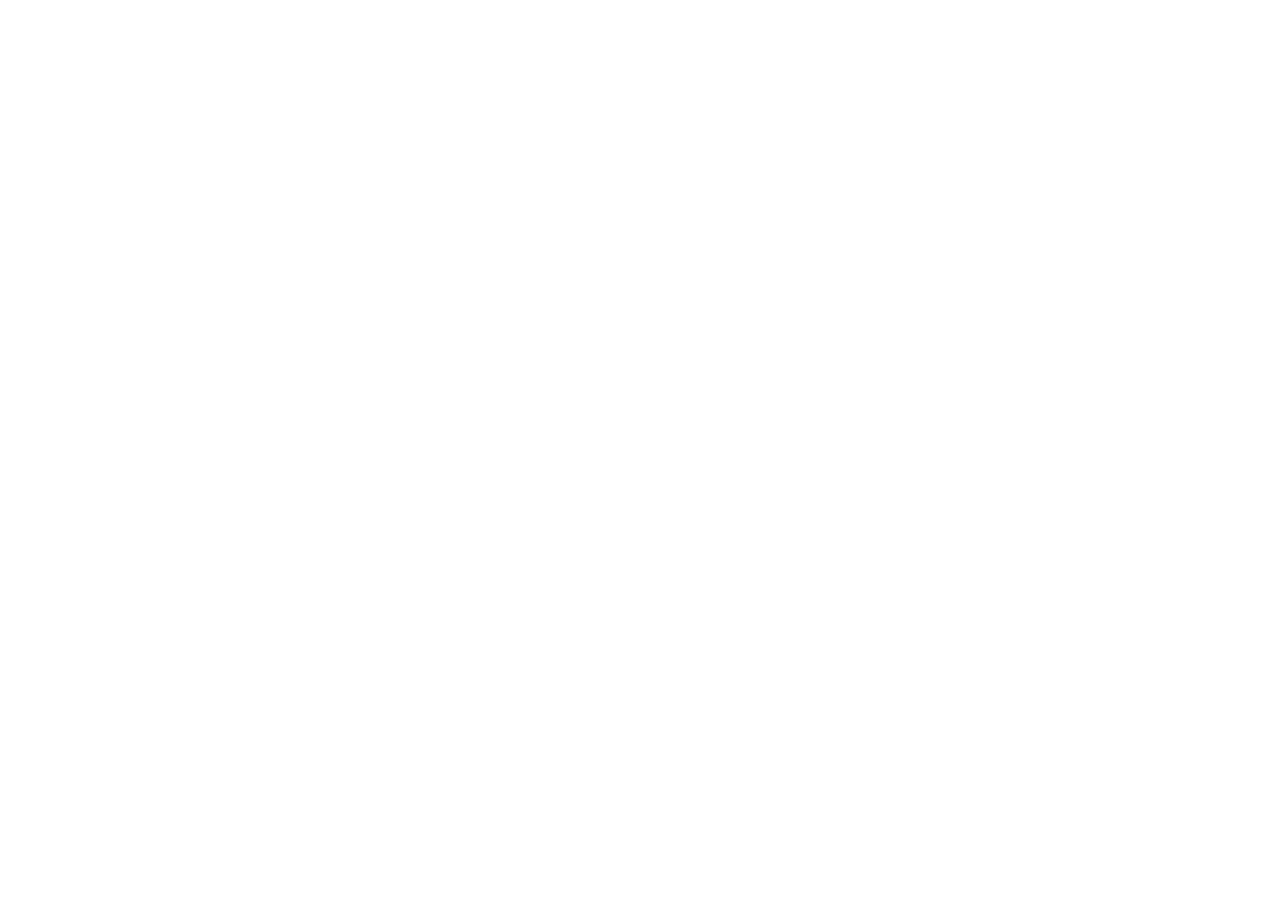
==== commit 0b76968f: "spとハンバーガーメニュー作成⇨修正確認依頼中" ====
--- a/aboutus/index.html
+++ b/aboutus/index.html
@@ -8,11 +8,11 @@
         <link rel="preconnect" href="https://fonts.googleapis.com">
         <link rel="preconnect" href="https://fonts.gstatic.com" crossorigin>
         <link href="https://fonts.googleapis.com/css2?family=Noto+Sans+JP:wght@100..900&display=swap" rel="stylesheet">
-      <script type="module" crossorigin src="/assets/aboutus-DvOcSCAX.js"></script>
-      <link rel="modulepreload" crossorigin href="/assets/ress-B710VfZE.js">
-      <link rel="modulepreload" crossorigin href="/assets/hamburger-button-CdvTyI2V.js">
-      <link rel="stylesheet" crossorigin href="/assets/ress-gsqGC3qQ.css">
-      <link rel="stylesheet" crossorigin href="/assets/aboutus-BdvskuLl.css">
+      <script type="module" crossorigin src="/assets/aboutus-CVXkfUlX.js"></script>
+      <link rel="modulepreload" crossorigin href="/assets/hamburger-BawUfrOa.js">
+      <link rel="modulepreload" crossorigin href="/assets/hamburger-button-Cm0FSJ8H.js">
+      <link rel="stylesheet" crossorigin href="/assets/hamburger-gsqGC3qQ.css">
+      <link rel="stylesheet" crossorigin href="/assets/aboutus-Ck6L3yoA.css">
     </head>
     <body>
         <div id="app"></div>
--- a/assets/hamburger-gsqGC3qQ.css
+++ b/assets/hamburger-gsqGC3qQ.css
@@ -0,0 +1 @@
+html{box-sizing:border-box;-webkit-text-size-adjust:100%;word-break:normal;-moz-tab-size:4;tab-size:4}*,:before,:after{background-repeat:no-repeat;box-sizing:inherit}:before,:after{text-decoration:inherit;vertical-align:inherit}*{padding:0;margin:0}hr{overflow:visible;height:0;color:inherit}details,main{display:block}summary{display:list-item}small{font-size:80%}[hidden]{display:none}abbr[title]{border-bottom:none;text-decoration:underline;text-decoration:underline dotted}a{background-color:transparent}a:active,a:hover{outline-width:0}code,kbd,pre,samp{font-family:monospace,monospace}pre{font-size:1em}b,strong{font-weight:bolder}sub,sup{font-size:75%;line-height:0;position:relative;vertical-align:baseline}sub{bottom:-.25em}sup{top:-.5em}table{border-color:inherit;text-indent:0}iframe{border-style:none}input{border-radius:0}[type=number]::-webkit-inner-spin-button,[type=number]::-webkit-outer-spin-button{height:auto}[type=search]{-webkit-appearance:textfield;outline-offset:-2px}[type=search]::-webkit-search-decoration{-webkit-appearance:none}textarea{overflow:auto;resize:vertical}button,input,optgroup,select,textarea{font:inherit}optgroup{font-weight:700}button{overflow:visible}button,select{text-transform:none}button,[type=button],[type=reset],[type=submit],[role=button]{cursor:pointer}button::-moz-focus-inner,[type=button]::-moz-focus-inner,[type=reset]::-moz-focus-inner,[type=submit]::-moz-focus-inner{border-style:none;padding:0}button:-moz-focusring,[type=button]::-moz-focus-inner,[type=reset]::-moz-focus-inner,[type=submit]::-moz-focus-inner{outline:1px dotted ButtonText}button,html [type=button],[type=reset],[type=submit]{-webkit-appearance:button}button,input,select,textarea{background-color:transparent;border-style:none}a:focus,button:focus,input:focus,select:focus,textarea:focus{outline-width:0}select{-moz-appearance:none;-webkit-appearance:none}select::-ms-expand{display:none}select::-ms-value{color:currentColor}legend{border:0;color:inherit;display:table;white-space:normal;max-width:100%}::-webkit-file-upload-button{-webkit-appearance:button;color:inherit;font:inherit}[disabled]{cursor:default}img{border-style:none}progress{vertical-align:baseline}[aria-busy=true]{cursor:progress}[aria-controls]{cursor:pointer}[aria-disabled=true]{cursor:default}
--- a/assets/aboutus-Ck6L3yoA.css
+++ b/assets/aboutus-Ck6L3yoA.css
@@ -0,0 +1 @@
+html{font-family:Noto Sans JP,sans-serif;font-size:62.5%;font-weight:400}body,ul{list-style:none}a{text-decoration:none;color:inherit}header{display:flex;justify-content:space-between;height:173px;padding:20px 4% 20px 44px}@media screen and (max-width: 1024px){header{height:133px;padding:20px 25px}}@media screen and (max-width: 768px){header{height:82px;padding:20px 18px 10px;align-items:center}}header .logo{width:242px;height:133px}@media screen and (max-width: 1024px){header .logo{width:170px;height:93px}}@media screen and (max-width: 768px){header .logo{width:96px;height:52px}}header nav{display:flex;font-weight:700;font-size:1.6rem;padding-top:20px}@media screen and (max-width: 1024px){header nav{display:none}}header nav li{padding-right:40px}header nav li a img{width:16px;height:16px}header nav li a:hover{border-bottom:3px solid #FEEF44}header nav .list-contact:before{content:"|";padding-right:20px}header nav .list-contact:after{content:"|";padding-left:20px}header nav .insta{padding-right:0}header .hamburger-button{display:none}@media screen and (max-width: 1024px){header .hamburger-button{display:block}header .hamburger-button .hamburger-icon{width:48px;height:48px}}@media screen and (max-width: 1024px){header .hamburger.is-active{display:none}}@media screen and (max-width: 1024px){header.is-active{display:none}}.menu{display:none}.menu .text-align-right{text-align:right}.menu .text-align-right .close-button{display:none}@media screen and (max-width: 1024px){.menu .text-align-right .close-button.is-active{display:inline-flex;text-align:right}.menu .text-align-right .close-button.is-active .close-icon{display:inline-block;width:48px;height:48px;margin:42px 25px 0 0}}@media screen and (max-width: 768px){.menu .text-align-right .close-button.is-active .close-icon{margin:22px 18px 0 0}}@media screen and (max-width: 1024px){.menu.is-active{position:relative;z-index:10;display:block;width:100vw;height:100vh;background-color:#faf2eb}.menu.is-active .menu-list{display:flex;align-items:flex-end;justify-content:space-between;padding:20px 25px 0 80px}.menu.is-active .menu-list ul{background-color:#faf2eb}.menu.is-active .menu-list ul li{width:355px;font-size:2.4rem;font-weight:700;line-height:24px;letter-spacing:.01em;text-align:left;padding:18px 0;border-bottom:1px solid #A2A2A2}.menu.is-active .menu-list ul li a span{display:block;font-size:1.5rem;font-weight:500;line-height:21.72px;text-align:left}.menu.is-active .menu-list ul .icon{display:flex;align-items:center}.menu.is-active .menu-list ul .icon:before{content:"";display:inline-block;width:20px;height:20px;background-image:url([data-uri]);background-size:contain;vertical-align:middle;margin-right:13px}.menu.is-active .menu-list ul .icon-insta{display:flex;align-items:center}.menu.is-active .menu-list ul .icon-insta:before{content:"";display:inline-block;width:20px;height:20px;background-image:url([data-uri]);background-size:contain;vertical-align:middle;margin-right:13px}}@media screen and (max-width: 768px){.menu.is-active .menu-list{flex-direction:column;justify-content:center;align-items:center;padding:40px 0 0}.menu.is-active .menu-list .logo{padding-top:24px}}footer .footer-high{padding:30px 0;border-bottom:2px solid #000}@media screen and (max-width: 1024px){footer .footer-high{border-bottom:none;background-color:#eaf9f2}}footer .footer-high-links{display:flex;justify-content:center;align-items:center}@media screen and (max-width: 768px){footer .footer-high-links{flex-direction:column}}footer .footer-high-links li{background-color:#fff;width:360px;height:78px;border:1px solid #000}@media screen and (max-width: 1024px){footer .footer-high-links li{width:310px;height:60px}}@media screen and (max-width: 768px){footer .footer-high-links li{width:360px;height:60px}}footer .footer-high-links li a .list-title{font-size:2.2rem;font-weight:700;line-height:31px;text-align:center;border-bottom:2px solid #FEEF44;margin:4px 27px}@media screen and (max-width: 1024px){footer .footer-high-links li a .list-title{font-size:2rem;font-weight:500;line-height:28px;margin:0 25px 2px}}footer .footer-high-links li a .text{font-size:1.6rem;font-weight:500;line-height:23px;text-align:center;padding:4px 0}@media screen and (max-width: 1024px){footer .footer-high-links li a .text{font-size:1.4rem;font-weight:400;line-height:20px}}footer .footer-high-links li a .text:after{content:"";display:inline-block;width:18px;height:18px;background-image:url([data-uri]);background-size:contain;vertical-align:middle;margin-left:16px}@media screen and (max-width: 1024px){footer .footer-high-links li a .text:after{width:12px;height:12px}}footer .footer-high-links li:hover{border-bottom:1px solid #000;background-color:#feef44;transition:all .3s ease-out}footer .footer-high-links li:first-of-type{border-radius:20px 0 0 20px}@media screen and (max-width: 1024px){footer .footer-high-links li:first-of-type{border-radius:8px;margin-right:12px}}@media screen and (max-width: 768px){footer .footer-high-links li:first-of-type{margin-right:0;margin-bottom:12px}}footer .footer-high-links li:last-of-type{border-radius:0 20px 20px 0;border-left:none}@media screen and (max-width: 1024px){footer .footer-high-links li:last-of-type{border-radius:8px;border:1px solid #000}}footer .footer-low{display:flex;justify-content:space-between;padding:30px 10%}@media screen and (max-width: 1024px){footer .footer-low{justify-content:center}}footer .footer-low .footer-flex-left .logo{width:290px;height:160px}@media screen and (max-width: 1024px){footer .footer-low .footer-flex-left .logo{width:242px;height:132px}}footer .footer-low .footer-flex-left address .address{font-style:normal;font-size:1.6rem;font-weight:500;line-height:23px;text-align:center;padding:25px 0}footer .footer-low .footer-flex-left address .address span:before{content:"";display:inline-block;width:14px;height:14px;background-image:url([data-uri]);background-size:contain;vertical-align:middle;margin-right:4px}footer .footer-low-links{display:flex;justify-content:space-around;width:50vw;padding:50px 0}@media screen and (max-width: 1024px){footer .footer-low-links{display:none}}footer .footer-low-links li{padding:6px 0}footer .footer-low-links li a{font-size:1.6rem;font-weight:700;line-height:23px}footer .footer-low-links li ul .under-pages-links a{font-size:1.4rem;line-height:20px;font-weight:400}footer .footer-low .instagram-link-container{display:flex;justify-content:flex-end}@media screen and (max-width: 1024px){footer .footer-low .instagram-link-container{display:none}}footer .footer-low .instagram-link-container .instagram-link{display:inline-block;padding:5px 0;font-size:1.6rem;font-weight:700;line-height:23px;text-align:left;border-bottom:3px solid #FEEF44}footer .footer-low .instagram-link-container .instagram-link:hover{border-bottom:1px solid #000;background-color:#feef44;border-radius:5px 5px 0 0;transition:all .3s ease-out}footer .footer-low .instagram-link-container .instagram-link a span:before{content:"";display:inline-block;width:36px;height:5px;background-image:url([data-uri]);background-size:contain;vertical-align:middle;margin-left:16px}footer .footer-low .instagram-link-container .instagram-link a span:after{content:"";display:inline-block;width:18px;height:18px;background-image:url([data-uri]);background-size:contain;vertical-align:middle;margin-left:16px}footer .copyright{height:52px;font-size:12px;font-weight:500;line-height:52px;color:#fff;background-color:#000;text-align:center}.section-title{color:#fff;-webkit-text-stroke:7px #000;paint-order:stroke fill;font-size:10rem;font-weight:700;line-height:86px;padding-bottom:24px}@media screen and (max-width: 1024px){.section-title{-webkit-text-stroke:4px #000;font-size:7rem;line-height:70px;padding-bottom:8px}}@media screen and (max-width: 768px){.section-title{font-size:4rem;line-height:40px;letter-spacing:.03em;padding-bottom:4px;text-align:left}}.section-subtitle{font-size:2.6rem;font-weight:500;line-height:37px;padding-bottom:36px}@media screen and (max-width: 1024px){.section-subtitle{font-size:2rem;line-height:28px;padding-bottom:20px}}@media screen and (max-width: 768px){.section-subtitle{font-size:1.2rem;line-height:17.38px;text-align:left}}main{background-color:#faf2eb;overflow:hidden}.about-us{width:1168px;margin:0 auto;padding:100px 0 155px}@media screen and (max-width: 1440px){.about-us{width:100%;padding:100px 16px 155px}}@media screen and (max-width: 1024px){.about-us{padding:50px 32px 155px}}@media screen and (max-width: 768px){.about-us{padding:40px 12px 80px}}.about-us .about-us-container .about-us-img-container{background-image:url(/assets/aboutus-main-UdLYfR46.jpg);width:1377px;height:480px;border:1px solid #000;border-radius:50%;margin-left:20%;margin-top:-50px;overflow:hidden;background-size:115%;background-position:70% 65%}@media screen and (max-width: 1440px){.about-us .about-us-container .about-us-img-container{margin-left:5%}}@media screen and (max-width: 1024px){.about-us .about-us-container .about-us-img-container{width:1004px;height:350px;margin:16px;background-size:120%;background-position:80% 65%}}@media screen and (max-width: 768px){.about-us .about-us-container .about-us-img-container{width:516px;height:180px;margin:-20px auto 12px}}.about-us .about-us-container .about-us-text h3{font-size:4rem;font-weight:700;line-height:57px;color:#fff;-webkit-text-stroke:4px #000;paint-order:stroke fill}@media screen and (max-width: 1024px){.about-us .about-us-container .about-us-text h3{font-size:3.2rem;line-height:46px;letter-spacing:-.02em}}@media screen and (max-width: 768px){.about-us .about-us-container .about-us-text h3{font-size:2.2rem;line-height:31.86px;letter-spacing:-.02em;text-align:left}}.about-us .about-us-container .about-us-text .text-large{font-size:2rem;line-height:28px;padding:20px 0 10px}@media screen and (max-width: 1024px){.about-us .about-us-container .about-us-text .text-large{font-size:1.8rem;line-height:26px;padding:20px 0}}@media screen and (max-width: 768px){.about-us .about-us-container .about-us-text .text-large{font-size:1.6rem;line-height:23.17px;text-align:left}}.about-us .about-us-container .about-us-text .text-small{font-size:1.8rem;line-height:26px}@media screen and (max-width: 1024px){.about-us .about-us-container .about-us-text .text-small{font-size:1.6rem;line-height:23px}}@media screen and (max-width: 768px){.about-us .about-us-container .about-us-text .text-small{font-size:1.4rem;line-height:20.27px;text-align:left}}#beige{background-color:#faf2eb}.company{width:1168px;margin:0 auto;padding-bottom:155px}@media screen and (max-width: 1440px){.company{width:100%;padding:0 16px 155px}}@media screen and (max-width: 1024px){.company{padding:0 32px 155px}}@media screen and (max-width: 768px){.company{padding:0 16px 80px}}.company .company-container dl{width:960px;height:500px;margin:0 auto;font-size:1.8rem;font-weight:500;line-height:26px}@media screen and (max-width: 1024px){.company .company-container dl{width:100%}}@media screen and (max-width: 768px){.company .company-container dl{font-size:1.4rem;line-height:20.27px;text-align:left}}.company .company-container dl div{display:flex;border-bottom:1px solid #545454;padding:24px 0}@media screen and (max-width: 768px){.company .company-container dl div{padding:16px 0}}.company .company-container dl dt{width:160px}@media screen and (max-width: 768px){.company .company-container dl dt{min-width:90px}}.company .company-container dl dd{width:800px}@media screen and (max-width: 768px){.company .company-container dl dd{min-width:260px}}@media screen and (max-width: 768px){.company .company-container dl dd .text-newline{display:block}}.company .company-container dl dd .space{margin-left:10px}.access{width:1168px;margin:0 auto;padding-bottom:200px}@media screen and (max-width: 1440px){.access{width:100%;padding:0 16px 200px}}@media screen and (max-width: 1024px){.access{padding:0 32px 200px}}@media screen and (max-width: 768px){.access{padding:0 12px 80px}}.access .access-container .section-subtitle{padding-bottom:20px}.access .access-container .access-map{text-align:center;padding:40px 0 20px}@media screen and (max-width: 1024px){.access .access-container .access-map{padding:10px 0}}.access .access-container .access-map img{width:928px;height:400px;border-radius:20px;border:1px solid #000}@media screen and (max-width: 1024px){.access .access-container .access-map img{width:704px;height:296px}}@media screen and (max-width: 768px){.access .access-container .access-map img{width:367px;height:154px}}.access .access-container .flex-container{display:flex;justify-content:space-between;width:928px;margin:0 auto}@media screen and (max-width: 1024px){.access .access-container .flex-container{width:704px}}@media screen and (max-width: 768px){.access .access-container .flex-container{width:367px}}.access .access-container .flex-container .access-address{font-size:1.6rem;font-style:normal;line-height:23px}@media screen and (max-width: 768px){.access .access-container .flex-container .access-address{font-size:1.4rem;line-height:20.27px}}@media screen and (max-width: 768px){.access .access-container .flex-container .access-address .text-newline{display:block}}.access .access-container .flex-container .access-link-container{margin-top:auto;margin-left:auto;margin-right:0}@media screen and (max-width: 768px){.access .access-container .flex-container .access-link-container{margin-top:30px}}.access .access-container .flex-container .access-link-container .access-link{display:inline-block}.access .access-container .flex-container .access-link-container .access-link .text{display:inline-block;font-weight:500;font-size:1.6rem;line-height:23px;text-align:center;box-shadow:0 2px #feef44;margin-right:20px;padding:22px 0 5px}@media screen and (max-width: 768px){.access .access-container .flex-container .access-link-container .access-link .text{font-size:1.4rem;line-height:20.27px;margin-right:12px}}.access .access-container .flex-container .access-link-container .access-link .arrow{display:inline-block;width:60px;height:60px;border-radius:50%;border:2px solid #FEEF44;text-align:center;line-height:60px;font-size:2rem;background-color:#f4f4f4}@media screen and (max-width: 768px){.access .access-container .flex-container .access-link-container .access-link .arrow{width:48px;height:48px;line-height:48px}}.access .access-container .flex-container .access-link-container .access-link:hover .text{text-shadow:2px 2px #FEEF44;border-bottom:1px solid #000;transition:all .3s ease-out}.access .access-container .flex-container .access-link-container .access-link:hover .arrow{background-color:#feef44;border:1px solid #000;transition:all .3s ease-out}.bgc-lightblue{background-color:#eaf9f2;padding-bottom:170px}@media screen and (max-width: 1024px){.bgc-lightblue{padding-bottom:120px}}@media screen and (max-width: 768px){.bgc-lightblue{padding-bottom:80px}}.bgc-white{background-color:#fff}.bgc-beige{background-color:#faf2eb}.contact-bg-top{background-image:url(/assets/contact-high1440-DUoLD9EG.jpg);background-position:center;background-size:cover;width:100%;height:400px}@media screen and (max-width: 1440px){.contact-bg-top{background-image:url(/assets/contact-high1024-B-R2C1Ec.jpg);height:240px}}@media screen and (max-width: 1024px){.contact-bg-top{background-image:url(/assets/contact-high768-BIYZVkHO.jpg);height:180px}}@media screen and (max-width: 768px){.contact-bg-top{background-image:url(/assets/contact-high375-BU5sFu21.jpg);height:110px}}.contact-bg-bottom{background-image:url(/assets/contact-bottom1440-D4d6vM_W.jpg);background-position:center;background-size:cover;width:100%;height:100px}@media screen and (max-width: 1440px){.contact-bg-bottom{background-image:url(/assets/contact-bottom1024-D3hPrmj6.jpg);height:100px}}@media screen and (max-width: 1024px){.contact-bg-bottom{background-image:url(/assets/contact-bottom1024-D3hPrmj6.jpg);height:80px}}@media screen and (max-width: 768px){.contact-bg-bottom{background-image:url(/assets/contact-bottom375-oWI-F0yU.jpg);height:50px}}.bgc-beige{padding-bottom:100px}.contact{margin-top:-280px}@media screen and (max-width: 1440px){.contact{margin-top:-160px}}@media screen and (max-width: 1024px){.contact{margin-top:-120px}}@media screen and (max-width: 768px){.contact{margin-top:-60px}}.contact .section-title{text-align:center;text-shadow:2px 2px 0 #000,-2px 2px 0 #000,-2px -2px 0 #000,2px -2px 0 #000,5px 5px 0 #AAF2D1}.contact .section-subtitle{text-align:center;padding-bottom:50px}@media screen and (max-width: 768px){.contact .section-subtitle{padding-bottom:30px}}.contact .contact-info-container dl{display:flex;justify-content:center;align-items:center}@media screen and (max-width: 768px){.contact .contact-info-container dl{flex-direction:column;align-items:flex-start;width:270px;margin:0 auto}}.contact .contact-info-container dl div{margin-right:100px}@media screen and (max-width: 1024px){.contact .contact-info-container dl div{margin-right:65px}}@media screen and (max-width: 768px){.contact .contact-info-container dl div{margin-right:0;margin-bottom:10px}}.contact .contact-info-container dl div dt{font-size:1.6rem;font-weight:500;line-height:23px}@media screen and (max-width: 768px){.contact .contact-info-container dl div dt{font-size:1.2rem;font-weight:400;line-height:17.38px}}.contact .contact-info-container dl div dd{font-size:2.4rem;font-weight:500;line-height:34px}@media screen and (max-width: 768px){.contact .contact-info-container dl div dd{font-size:2rem;line-height:28.96px}}.contact .contact-info-container dl div:last-of-type{margin-right:0}.contact .contact-info-container dl div:last-of-type dd{border-bottom:3px solid #FEEF44}
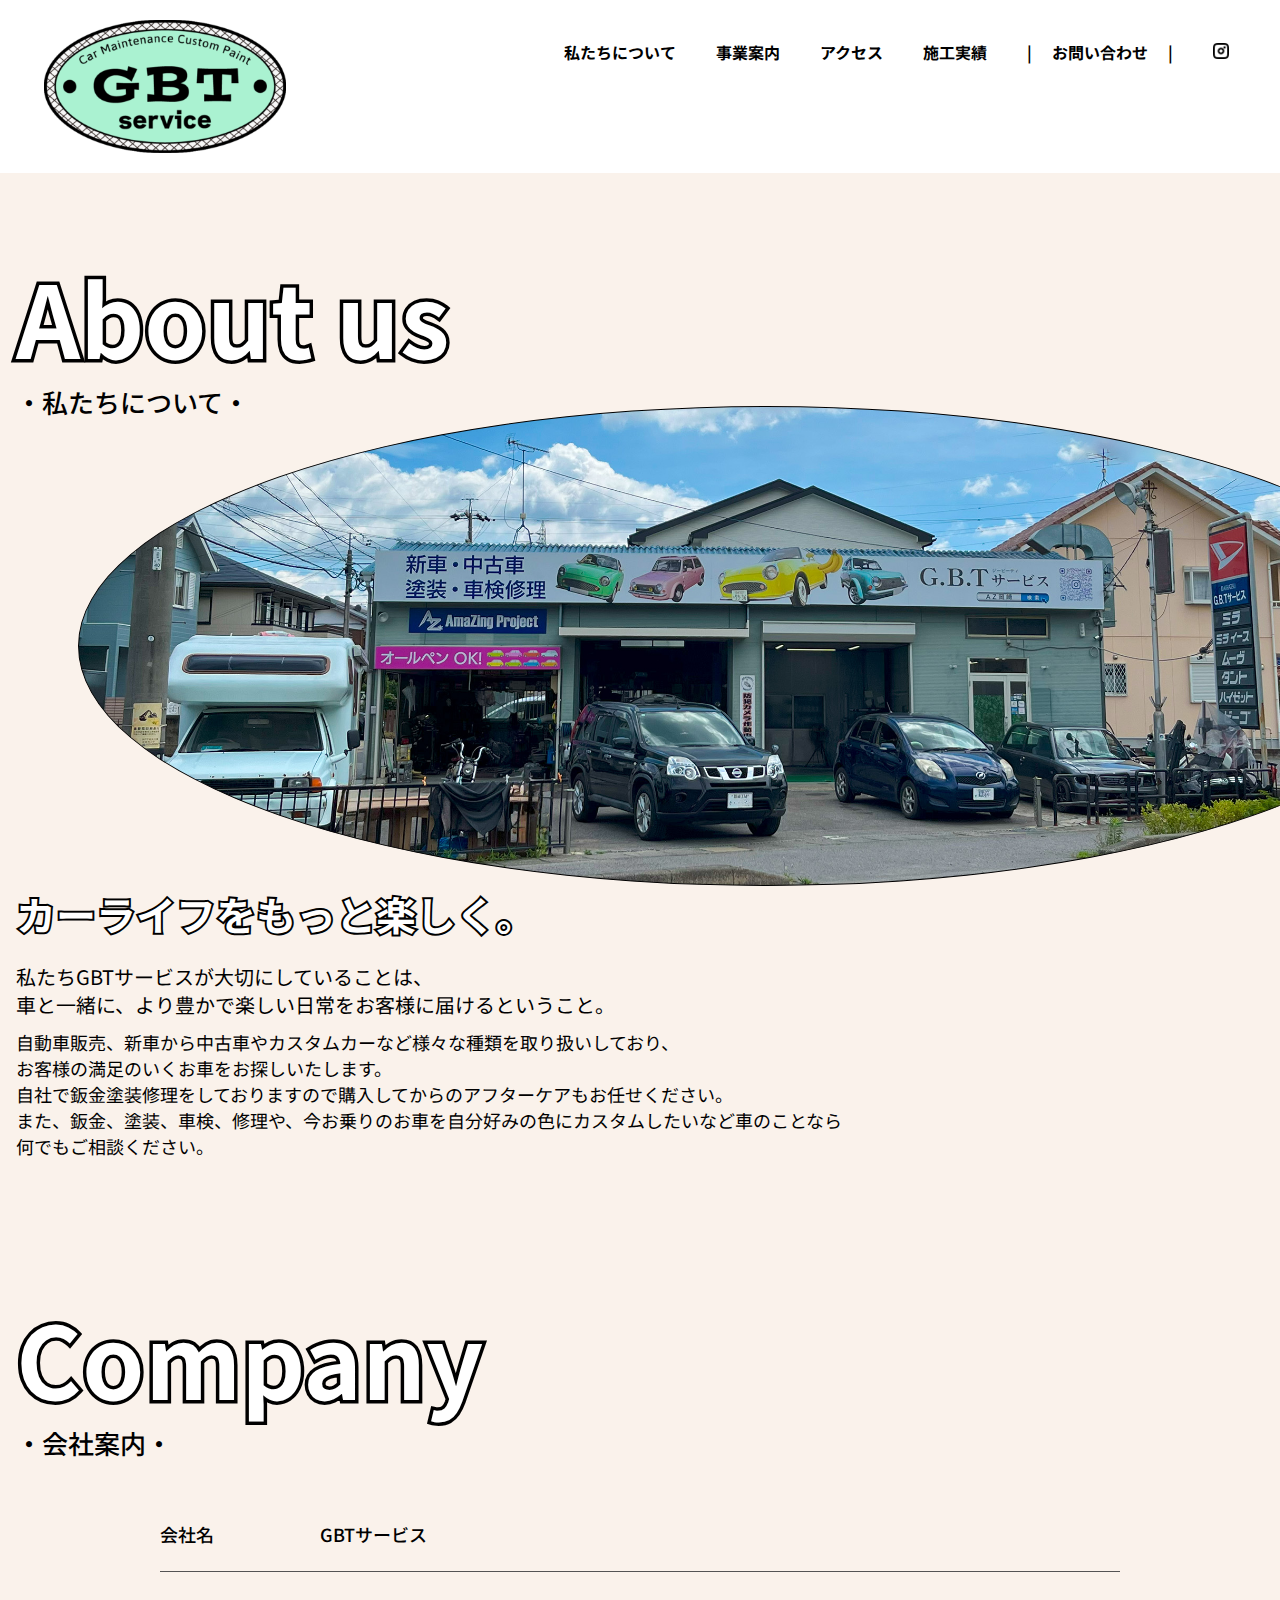
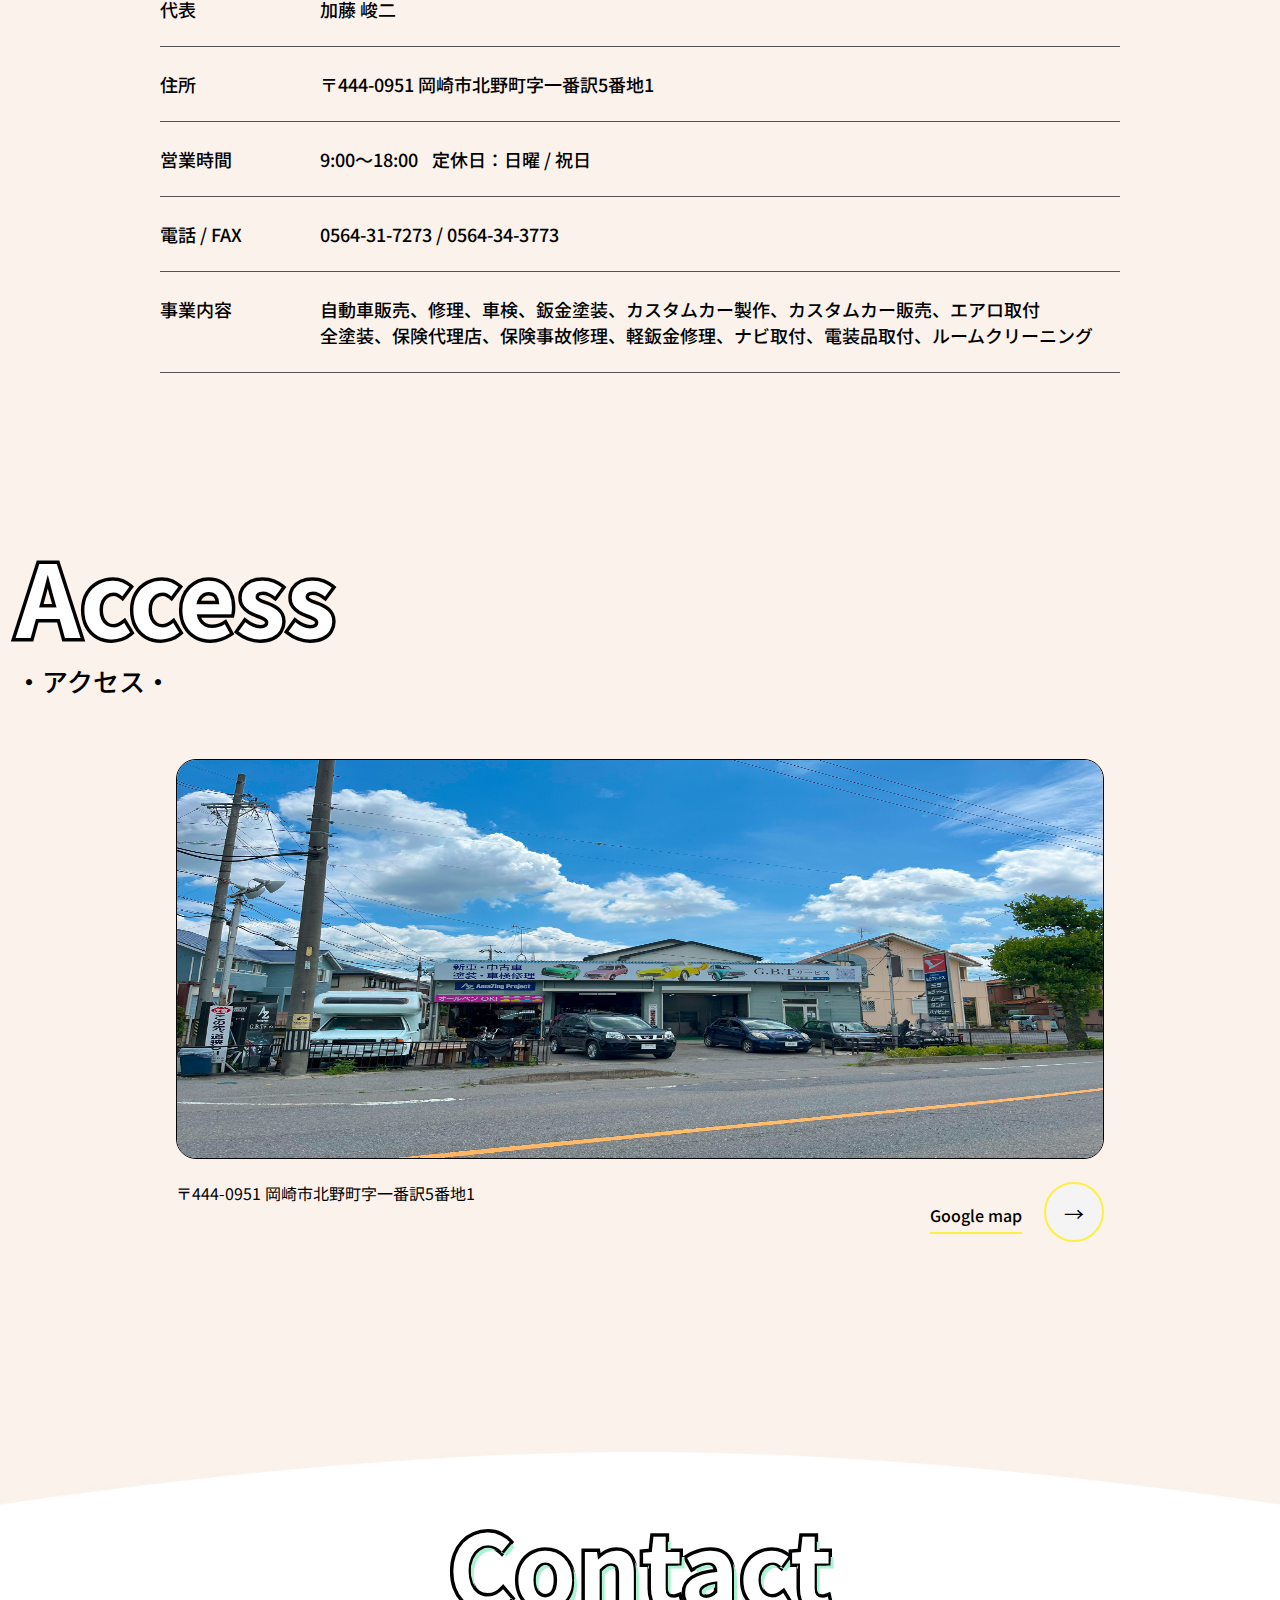
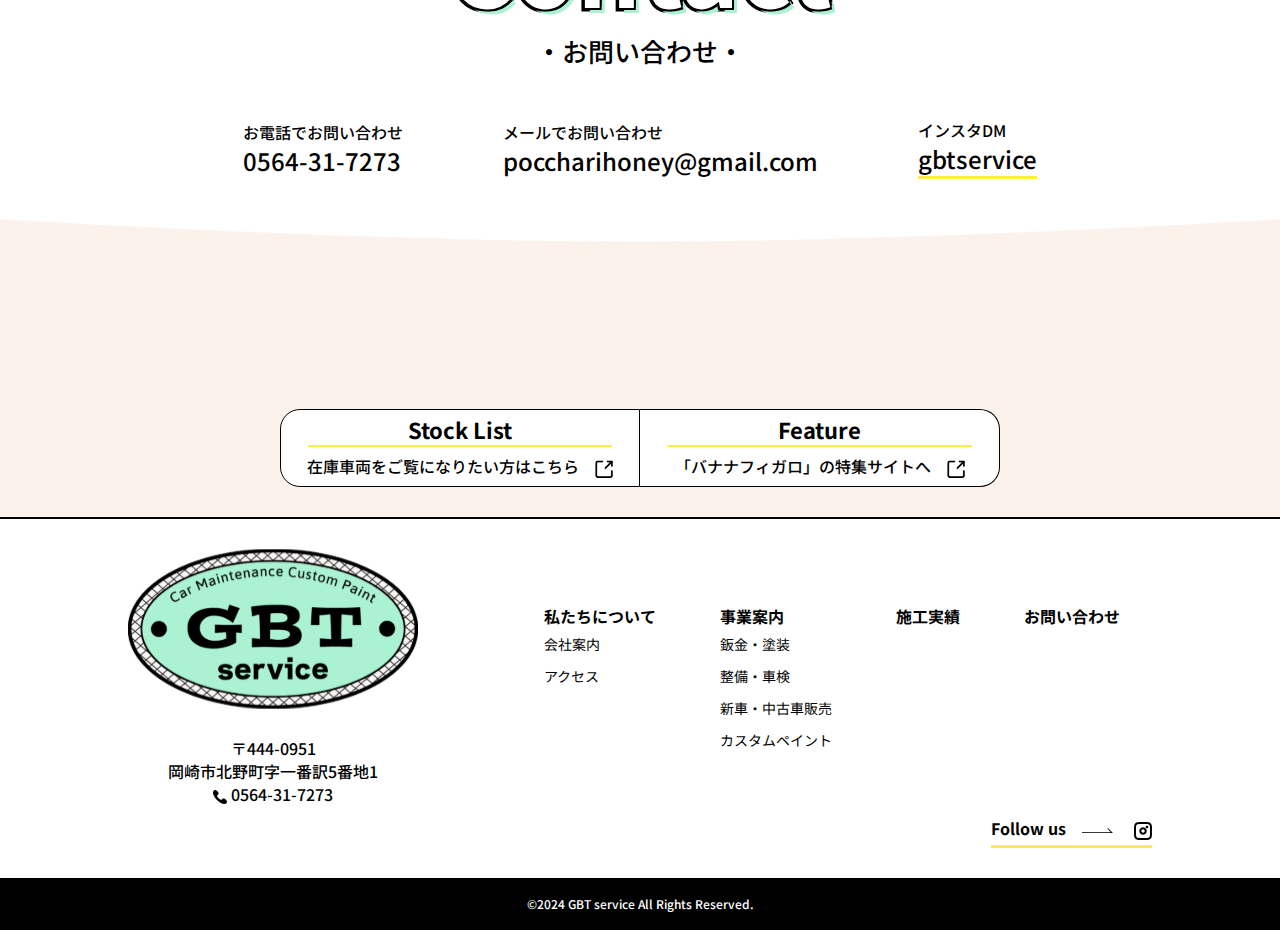
==== commit 811f1657: "スマホ版完成、ハンバーガーメニュー作成" ====
--- a/aboutus/index.html
+++ b/aboutus/index.html
@@ -8,11 +8,11 @@
         <link rel="preconnect" href="https://fonts.googleapis.com">
         <link rel="preconnect" href="https://fonts.gstatic.com" crossorigin>
         <link href="https://fonts.googleapis.com/css2?family=Noto+Sans+JP:wght@100..900&display=swap" rel="stylesheet">
-      <script type="module" crossorigin src="/assets/aboutus-CVXkfUlX.js"></script>
-      <link rel="modulepreload" crossorigin href="/assets/hamburger-BawUfrOa.js">
-      <link rel="modulepreload" crossorigin href="/assets/hamburger-button-Cm0FSJ8H.js">
-      <link rel="stylesheet" crossorigin href="/assets/hamburger-gsqGC3qQ.css">
-      <link rel="stylesheet" crossorigin href="/assets/aboutus-Ck6L3yoA.css">
+      <script type="module" crossorigin src="../assets/aboutus-Ddk1-7wK.js"></script>
+      <link rel="modulepreload" crossorigin href="../assets/hamburger-xYevmGbI.js">
+      <link rel="modulepreload" crossorigin href="../assets/hamburger-button-BMIMbNje.js">
+      <link rel="stylesheet" crossorigin href="../assets/hamburger-gsqGC3qQ.css">
+      <link rel="stylesheet" crossorigin href="../assets/aboutus-BQfVebqw.css">
     </head>
     <body>
         <div id="app"></div>
--- a/assets/aboutus-BQfVebqw.css
+++ b/assets/aboutus-BQfVebqw.css
@@ -0,0 +1 @@
+html{font-family:Noto Sans JP,sans-serif;font-size:62.5%;font-weight:400}body,ul{list-style:none}a{text-decoration:none;color:inherit}header{display:flex;justify-content:space-between;height:173px;padding:20px 4% 20px 44px}@media screen and (max-width: 1024px){header{height:133px;padding:20px 25px}}@media screen and (max-width: 768px){header{height:82px;padding:20px 18px 10px;align-items:center}}header .logo{width:242px;height:133px}@media screen and (max-width: 1024px){header .logo{width:170px;height:93px}}@media screen and (max-width: 768px){header .logo{width:96px;height:52px}}header nav{display:flex;font-weight:700;font-size:1.6rem;padding-top:20px}@media screen and (max-width: 1024px){header nav{display:none}}header nav li{padding-right:40px}header nav li a img{width:16px;height:16px}header nav li a:hover{border-bottom:3px solid #FEEF44}header nav .list-contact:before{content:"|";padding-right:20px}header nav .list-contact:after{content:"|";padding-left:20px}header nav .insta{padding-right:0}header .hamburger-button{display:none}@media screen and (max-width: 1024px){header .hamburger-button{display:block}header .hamburger-button .hamburger-icon{width:48px;height:48px}}@media screen and (max-width: 1024px){header .hamburger.is-active{display:none}}@media screen and (max-width: 1024px){header.is-active{display:none}}.menu{display:none}.menu .text-align-right{text-align:right}.menu .text-align-right .close-button{display:none}@media screen and (max-width: 1024px){.menu .text-align-right .close-button.is-active{display:inline-flex;text-align:right}.menu .text-align-right .close-button.is-active .close-icon{display:inline-block;width:48px;height:48px;margin:42px 25px 0 0}}@media screen and (max-width: 768px){.menu .text-align-right .close-button.is-active .close-icon{margin:22px 18px 0 0}}@media screen and (max-width: 1024px){.menu.is-active{position:relative;z-index:10;display:block;width:100vw;height:100vh;background-color:#faf2eb}.menu.is-active .menu-list{display:flex;align-items:flex-end;justify-content:space-between;padding:20px 25px 0 80px}.menu.is-active .menu-list ul{background-color:#faf2eb}.menu.is-active .menu-list ul li{width:355px;font-size:2.4rem;font-weight:700;line-height:24px;letter-spacing:.01em;text-align:left;padding:18px 0;border-bottom:1px solid #A2A2A2}.menu.is-active .menu-list ul li a span{display:block;font-size:1.5rem;font-weight:500;line-height:21.72px;text-align:left}.menu.is-active .menu-list ul .icon{display:flex;align-items:center}.menu.is-active .menu-list ul .icon:before{content:"";display:inline-block;width:20px;height:20px;background-image:url([data-uri]);background-size:contain;vertical-align:middle;margin-right:13px}.menu.is-active .menu-list ul .icon-insta{display:flex;align-items:center}.menu.is-active .menu-list ul .icon-insta:before{content:"";display:inline-block;width:20px;height:20px;background-image:url([data-uri]);background-size:contain;vertical-align:middle;margin-right:13px}}@media screen and (max-width: 768px){.menu.is-active .menu-list{flex-direction:column;justify-content:center;align-items:center;padding:40px 0 0}.menu.is-active .menu-list .logo{padding-top:24px}}footer .footer-high{padding:30px 0;border-bottom:2px solid #000}@media screen and (max-width: 1024px){footer .footer-high{border-bottom:none;background-color:#eaf9f2}}footer .footer-high-links{display:flex;justify-content:center;align-items:center}@media screen and (max-width: 768px){footer .footer-high-links{flex-direction:column}}footer .footer-high-links li{background-color:#fff;width:360px;height:78px;border:1px solid #000}@media screen and (max-width: 1024px){footer .footer-high-links li{width:310px;height:60px}}@media screen and (max-width: 768px){footer .footer-high-links li{width:360px;height:60px}}footer .footer-high-links li a .list-title{font-size:2.2rem;font-weight:700;line-height:31px;text-align:center;border-bottom:2px solid #FEEF44;margin:4px 27px}@media screen and (max-width: 1024px){footer .footer-high-links li a .list-title{font-size:2rem;font-weight:500;line-height:28px;margin:0 25px 2px}}footer .footer-high-links li a .text{font-size:1.6rem;font-weight:500;line-height:23px;text-align:center;padding:4px 0}@media screen and (max-width: 1024px){footer .footer-high-links li a .text{font-size:1.4rem;font-weight:400;line-height:20px}}footer .footer-high-links li a .text:after{content:"";display:inline-block;width:18px;height:18px;background-image:url([data-uri]);background-size:contain;vertical-align:middle;margin-left:16px}@media screen and (max-width: 1024px){footer .footer-high-links li a .text:after{width:12px;height:12px}}footer .footer-high-links li:hover{border-bottom:1px solid #000;background-color:#feef44;transition:all .3s ease-out}footer .footer-high-links li:first-of-type{border-radius:20px 0 0 20px}@media screen and (max-width: 1024px){footer .footer-high-links li:first-of-type{border-radius:8px;margin-right:12px}}@media screen and (max-width: 768px){footer .footer-high-links li:first-of-type{margin-right:0;margin-bottom:12px}}footer .footer-high-links li:last-of-type{border-radius:0 20px 20px 0;border-left:none}@media screen and (max-width: 1024px){footer .footer-high-links li:last-of-type{border-radius:8px;border:1px solid #000}}footer .footer-low{display:flex;justify-content:space-between;padding:30px 10%}@media screen and (max-width: 1024px){footer .footer-low{justify-content:center}}footer .footer-low .footer-flex-left .logo{width:290px;height:160px}@media screen and (max-width: 1024px){footer .footer-low .footer-flex-left .logo{width:242px;height:132px}}footer .footer-low .footer-flex-left address .address{font-style:normal;font-size:1.6rem;font-weight:500;line-height:23px;text-align:center;padding:25px 0}footer .footer-low .footer-flex-left address .address span:before{content:"";display:inline-block;width:14px;height:14px;background-image:url([data-uri]);background-size:contain;vertical-align:middle;margin-right:4px}footer .footer-low-links{display:flex;justify-content:space-around;width:50vw;padding:50px 0}@media screen and (max-width: 1024px){footer .footer-low-links{display:none}}footer .footer-low-links li{padding:6px 0}footer .footer-low-links li a{font-size:1.6rem;font-weight:700;line-height:23px}footer .footer-low-links li ul .under-pages-links a{font-size:1.4rem;line-height:20px;font-weight:400}footer .footer-low .instagram-link-container{display:flex;justify-content:flex-end}@media screen and (max-width: 1024px){footer .footer-low .instagram-link-container{display:none}}footer .footer-low .instagram-link-container .instagram-link{display:inline-block;padding:5px 0;font-size:1.6rem;font-weight:700;line-height:23px;text-align:left;border-bottom:3px solid #FEEF44}footer .footer-low .instagram-link-container .instagram-link:hover{border-bottom:1px solid #000;background-color:#feef44;border-radius:5px 5px 0 0;transition:all .3s ease-out}footer .footer-low .instagram-link-container .instagram-link a span:before{content:"";display:inline-block;width:36px;height:5px;background-image:url([data-uri]);background-size:contain;vertical-align:middle;margin-left:16px}footer .footer-low .instagram-link-container .instagram-link a span:after{content:"";display:inline-block;width:18px;height:18px;background-image:url([data-uri]);background-size:contain;vertical-align:middle;margin-left:16px}footer .copyright{height:52px;font-size:12px;font-weight:500;line-height:52px;color:#fff;background-color:#000;text-align:center}.section-title{color:#fff;-webkit-text-stroke:7px #000;paint-order:stroke fill;font-size:10rem;font-weight:700;line-height:86px;padding-bottom:24px}@media screen and (max-width: 1024px){.section-title{-webkit-text-stroke:4px #000;font-size:7rem;line-height:70px;padding-bottom:8px}}@media screen and (max-width: 768px){.section-title{font-size:4rem;line-height:40px;letter-spacing:.03em;padding-bottom:4px;text-align:left}}.section-subtitle{font-size:2.6rem;font-weight:500;line-height:37px;padding-bottom:36px}@media screen and (max-width: 1024px){.section-subtitle{font-size:2rem;line-height:28px;padding-bottom:20px}}@media screen and (max-width: 768px){.section-subtitle{font-size:1.2rem;line-height:17.38px;text-align:left}}main{background-color:#faf2eb;overflow:hidden}.about-us{width:1168px;margin:0 auto;padding:100px 0 155px}@media screen and (max-width: 1440px){.about-us{width:100%;padding:100px 16px 155px}}@media screen and (max-width: 1024px){.about-us{padding:50px 32px 155px}}@media screen and (max-width: 768px){.about-us{padding:40px 12px 80px}}.about-us .about-us-container .about-us-img-container{background-image:url(./aboutus-main-UdLYfR46.jpg);width:1377px;height:480px;border:1px solid #000;border-radius:50%;margin-left:20%;margin-top:-50px;overflow:hidden;background-size:115%;background-position:70% 65%}@media screen and (max-width: 1440px){.about-us .about-us-container .about-us-img-container{margin-left:5%}}@media screen and (max-width: 1024px){.about-us .about-us-container .about-us-img-container{width:1004px;height:350px;margin:16px;background-size:120%;background-position:80% 65%}}@media screen and (max-width: 768px){.about-us .about-us-container .about-us-img-container{width:516px;height:180px;margin:-20px auto 12px}}.about-us .about-us-container .about-us-text h3{font-size:4rem;font-weight:700;line-height:57px;color:#fff;-webkit-text-stroke:4px #000;paint-order:stroke fill}@media screen and (max-width: 1024px){.about-us .about-us-container .about-us-text h3{font-size:3.2rem;line-height:46px;letter-spacing:-.02em}}@media screen and (max-width: 768px){.about-us .about-us-container .about-us-text h3{font-size:2.2rem;line-height:31.86px;letter-spacing:-.02em;text-align:left}}.about-us .about-us-container .about-us-text .text-large{font-size:2rem;line-height:28px;padding:20px 0 10px}@media screen and (max-width: 1024px){.about-us .about-us-container .about-us-text .text-large{font-size:1.8rem;line-height:26px;padding:20px 0}}@media screen and (max-width: 768px){.about-us .about-us-container .about-us-text .text-large{font-size:1.6rem;line-height:23.17px;text-align:left}}.about-us .about-us-container .about-us-text .text-small{font-size:1.8rem;line-height:26px}@media screen and (max-width: 1024px){.about-us .about-us-container .about-us-text .text-small{font-size:1.6rem;line-height:23px}}@media screen and (max-width: 768px){.about-us .about-us-container .about-us-text .text-small{font-size:1.4rem;line-height:20.27px;text-align:left}}#beige{background-color:#faf2eb}.company{width:1168px;margin:0 auto;padding-bottom:155px}@media screen and (max-width: 1440px){.company{width:100%;padding:0 16px 155px}}@media screen and (max-width: 1024px){.company{padding:0 32px 155px}}@media screen and (max-width: 768px){.company{padding:0 16px 80px}}.company .company-container dl{width:960px;height:500px;margin:0 auto;font-size:1.8rem;font-weight:500;line-height:26px}@media screen and (max-width: 1024px){.company .company-container dl{width:100%}}@media screen and (max-width: 768px){.company .company-container dl{font-size:1.4rem;line-height:20.27px;text-align:left}}.company .company-container dl div{display:flex;border-bottom:1px solid #545454;padding:24px 0}@media screen and (max-width: 768px){.company .company-container dl div{padding:16px 0}}.company .company-container dl dt{width:160px}@media screen and (max-width: 768px){.company .company-container dl dt{min-width:90px}}.company .company-container dl dd{width:800px}@media screen and (max-width: 768px){.company .company-container dl dd{min-width:260px}}@media screen and (max-width: 768px){.company .company-container dl dd .text-newline{display:block}}.company .company-container dl dd .space{margin-left:10px}.access{width:1168px;margin:0 auto;padding-bottom:200px}@media screen and (max-width: 1440px){.access{width:100%;padding:0 16px 200px}}@media screen and (max-width: 1024px){.access{padding:0 32px 200px}}@media screen and (max-width: 768px){.access{padding:0 12px 80px}}.access .access-container .section-subtitle{padding-bottom:20px}.access .access-container .access-map{text-align:center;padding:40px 0 20px}@media screen and (max-width: 1024px){.access .access-container .access-map{padding:10px 0}}.access .access-container .access-map img{width:928px;height:400px;border-radius:20px;border:1px solid #000}@media screen and (max-width: 1024px){.access .access-container .access-map img{width:704px;height:296px}}@media screen and (max-width: 768px){.access .access-container .access-map img{width:367px;height:154px}}.access .access-container .flex-container{display:flex;justify-content:space-between;width:928px;margin:0 auto}@media screen and (max-width: 1024px){.access .access-container .flex-container{width:704px}}@media screen and (max-width: 768px){.access .access-container .flex-container{width:367px}}.access .access-container .flex-container .access-address{font-size:1.6rem;font-style:normal;line-height:23px}@media screen and (max-width: 768px){.access .access-container .flex-container .access-address{font-size:1.4rem;line-height:20.27px}}@media screen and (max-width: 768px){.access .access-container .flex-container .access-address .text-newline{display:block}}.access .access-container .flex-container .access-link-container{margin-top:auto;margin-left:auto;margin-right:0}@media screen and (max-width: 768px){.access .access-container .flex-container .access-link-container{margin-top:30px}}.access .access-container .flex-container .access-link-container .access-link{display:inline-block}.access .access-container .flex-container .access-link-container .access-link .text{display:inline-block;font-weight:500;font-size:1.6rem;line-height:23px;text-align:center;box-shadow:0 2px #feef44;margin-right:20px;padding:22px 0 5px}@media screen and (max-width: 768px){.access .access-container .flex-container .access-link-container .access-link .text{font-size:1.4rem;line-height:20.27px;margin-right:12px}}.access .access-container .flex-container .access-link-container .access-link .arrow{display:inline-block;width:60px;height:60px;border-radius:50%;border:2px solid #FEEF44;text-align:center;line-height:60px;font-size:2rem;background-color:#f4f4f4}@media screen and (max-width: 768px){.access .access-container .flex-container .access-link-container .access-link .arrow{width:48px;height:48px;line-height:48px}}.access .access-container .flex-container .access-link-container .access-link:hover .text{text-shadow:2px 2px #FEEF44;border-bottom:1px solid #000;transition:all .3s ease-out}.access .access-container .flex-container .access-link-container .access-link:hover .arrow{background-color:#feef44;border:1px solid #000;transition:all .3s ease-out}.bgc-lightblue{background-color:#eaf9f2;padding-bottom:170px}@media screen and (max-width: 1024px){.bgc-lightblue{padding-bottom:120px}}@media screen and (max-width: 768px){.bgc-lightblue{padding-bottom:80px}}.bgc-white{background-color:#fff}.bgc-beige{background-color:#faf2eb}.contact-bg-top{background-image:url(./contact-high1440-DUoLD9EG.jpg);background-position:center;background-size:cover;width:100%;height:400px}@media screen and (max-width: 1440px){.contact-bg-top{background-image:url(./contact-high1024-B-R2C1Ec.jpg);height:240px}}@media screen and (max-width: 1024px){.contact-bg-top{background-image:url(./contact-high768-BIYZVkHO.jpg);height:180px}}@media screen and (max-width: 768px){.contact-bg-top{background-image:url(./contact-high375-BU5sFu21.jpg);height:110px}}.contact-bg-bottom{background-image:url(./contact-bottom1440-D4d6vM_W.jpg);background-position:center;background-size:cover;width:100%;height:100px}@media screen and (max-width: 1440px){.contact-bg-bottom{background-image:url(./contact-bottom1024-D3hPrmj6.jpg);height:100px}}@media screen and (max-width: 1024px){.contact-bg-bottom{background-image:url(./contact-bottom1024-D3hPrmj6.jpg);height:80px}}@media screen and (max-width: 768px){.contact-bg-bottom{background-image:url(./contact-bottom375-oWI-F0yU.jpg);height:50px}}.bgc-beige{padding-bottom:100px}.contact{margin-top:-280px}@media screen and (max-width: 1440px){.contact{margin-top:-160px}}@media screen and (max-width: 1024px){.contact{margin-top:-120px}}@media screen and (max-width: 768px){.contact{margin-top:-60px}}.contact .section-title{text-align:center;text-shadow:2px 2px 0 #000,-2px 2px 0 #000,-2px -2px 0 #000,2px -2px 0 #000,5px 5px 0 #AAF2D1}.contact .section-subtitle{text-align:center;padding-bottom:50px}@media screen and (max-width: 768px){.contact .section-subtitle{padding-bottom:30px}}.contact .contact-info-container dl{display:flex;justify-content:center;align-items:center}@media screen and (max-width: 768px){.contact .contact-info-container dl{flex-direction:column;align-items:flex-start;width:270px;margin:0 auto}}.contact .contact-info-container dl div{margin-right:100px}@media screen and (max-width: 1024px){.contact .contact-info-container dl div{margin-right:65px}}@media screen and (max-width: 768px){.contact .contact-info-container dl div{margin-right:0;margin-bottom:10px}}.contact .contact-info-container dl div dt{font-size:1.6rem;font-weight:500;line-height:23px}@media screen and (max-width: 768px){.contact .contact-info-container dl div dt{font-size:1.2rem;font-weight:400;line-height:17.38px}}.contact .contact-info-container dl div dd{font-size:2.4rem;font-weight:500;line-height:34px}@media screen and (max-width: 768px){.contact .contact-info-container dl div dd{font-size:2rem;line-height:28.96px}}.contact .contact-info-container dl div:last-of-type{margin-right:0}.contact .contact-info-container dl div:last-of-type dd{border-bottom:3px solid #FEEF44}
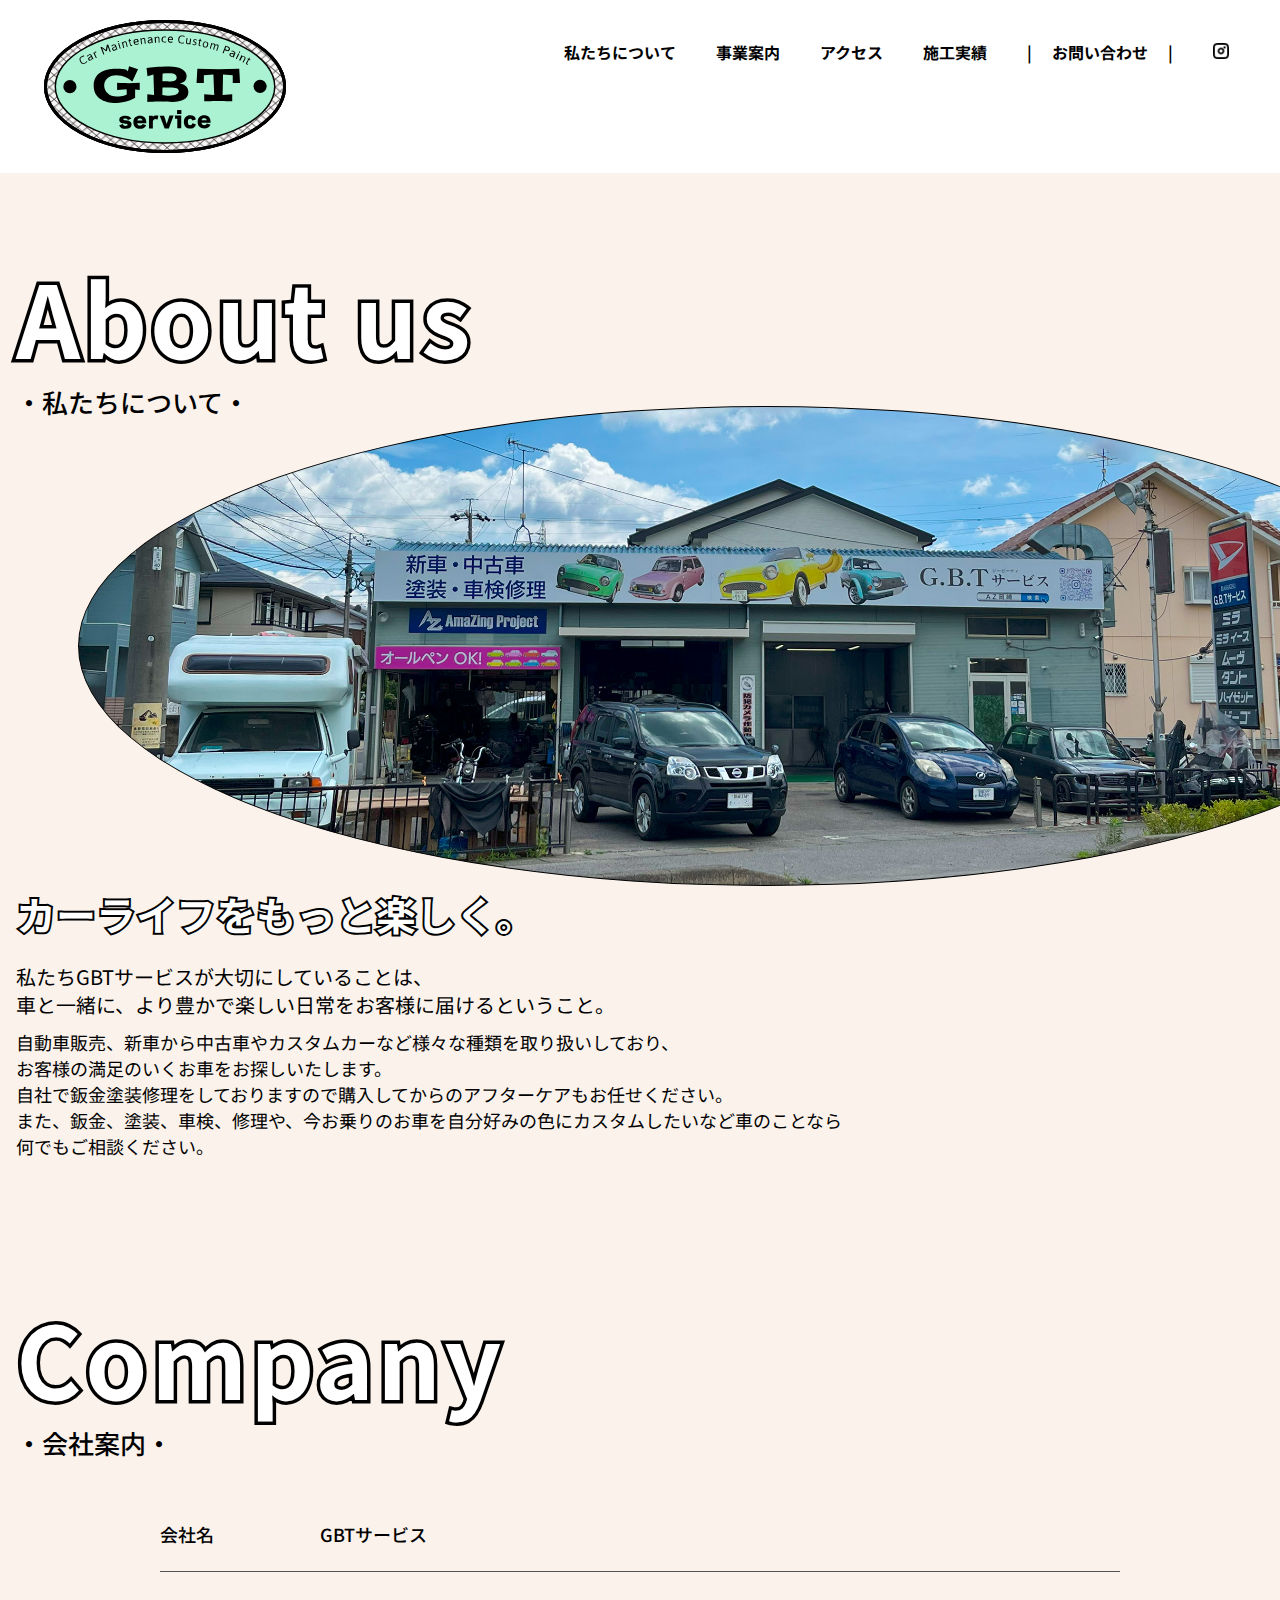
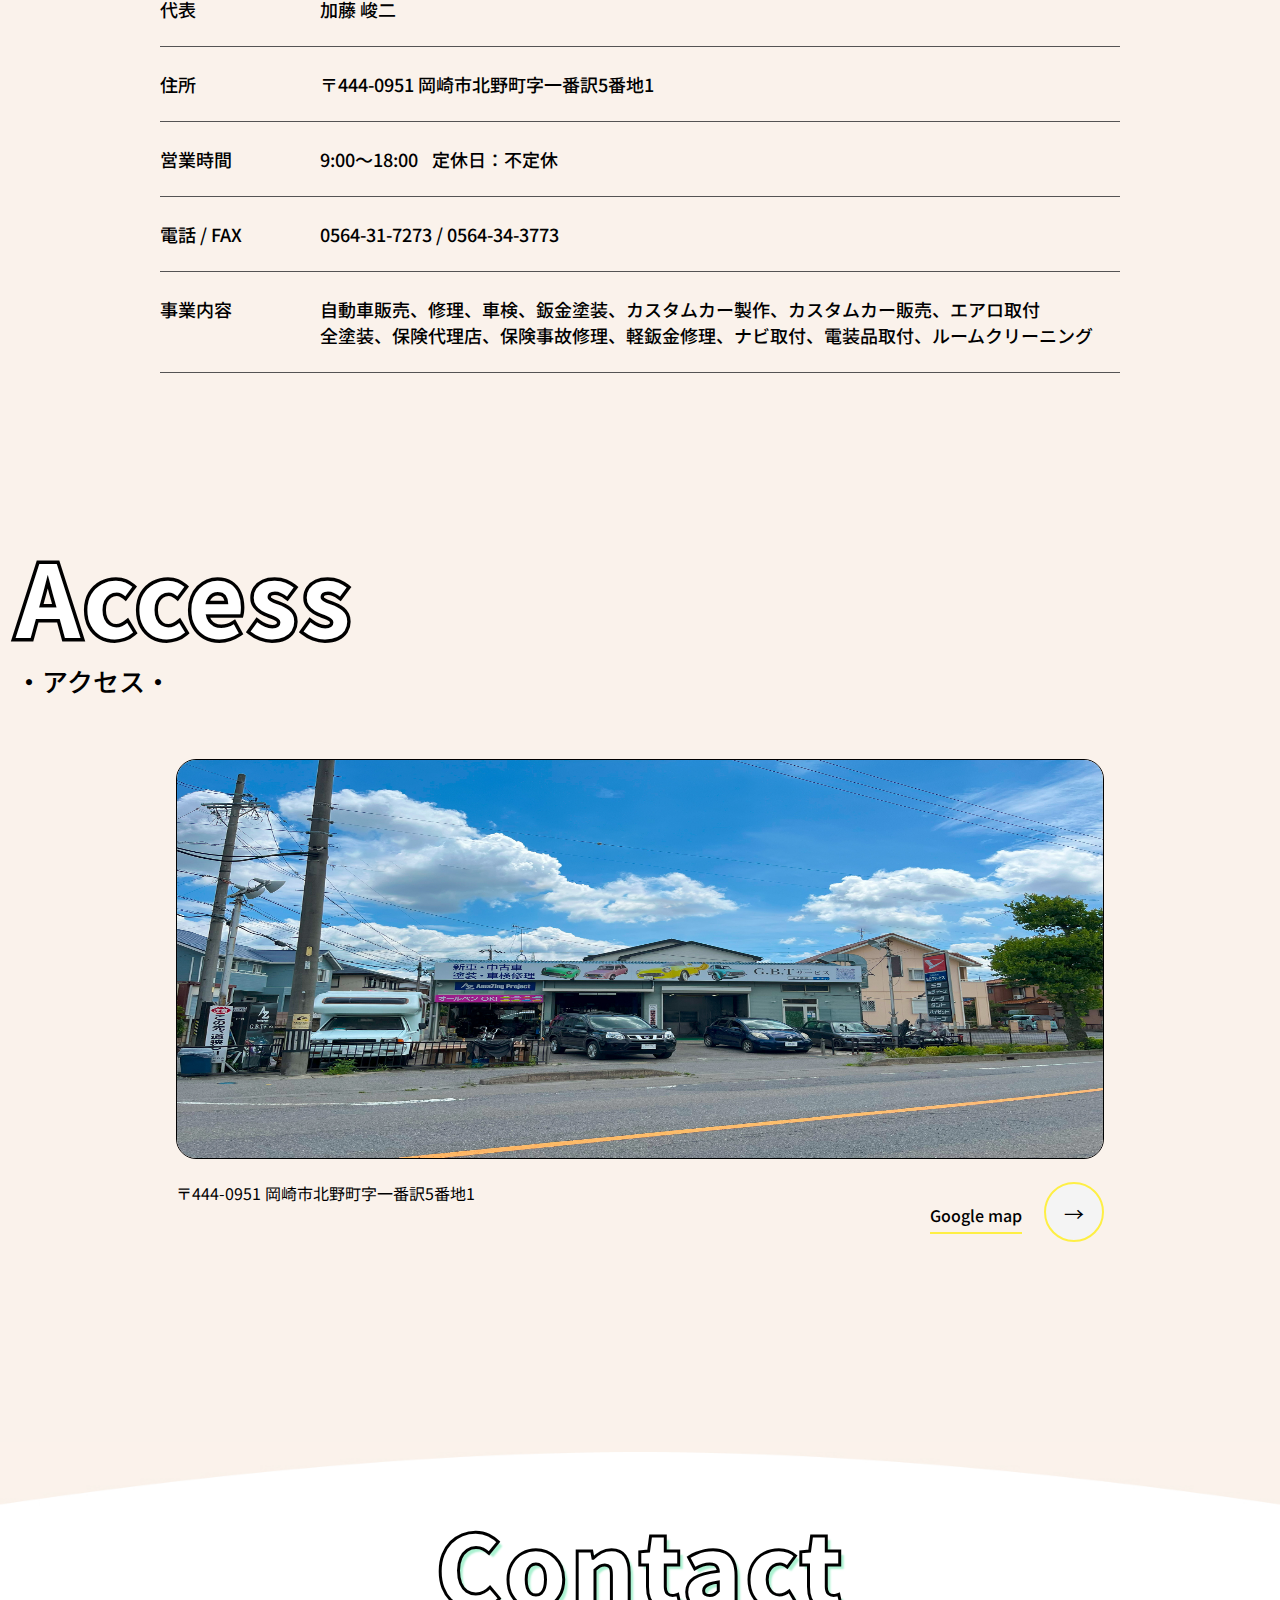
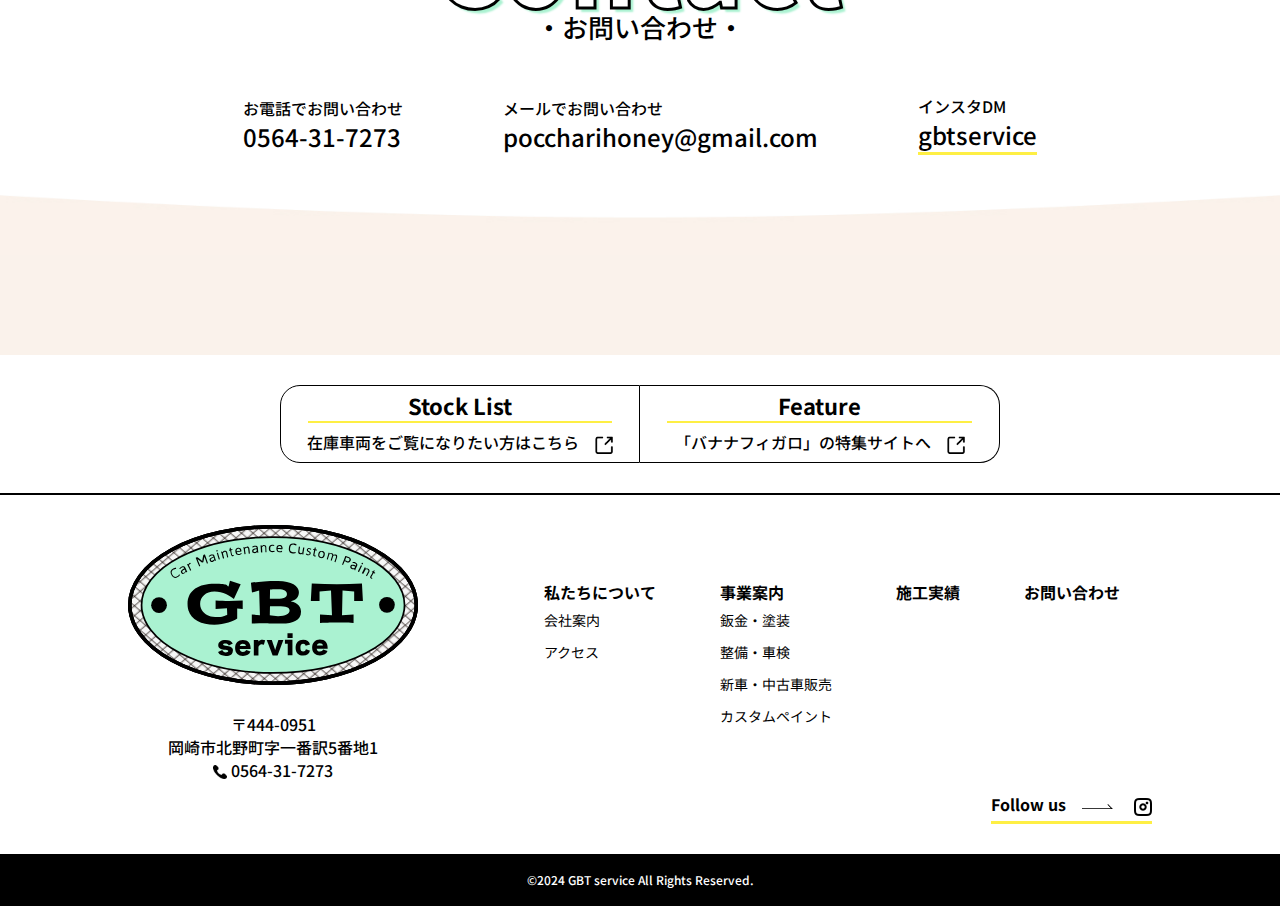
==== commit 20c0817a: "クライアント確認前最終" ====
--- a/aboutus/index.html
+++ b/aboutus/index.html
@@ -8,11 +8,11 @@
         <link rel="preconnect" href="https://fonts.googleapis.com">
         <link rel="preconnect" href="https://fonts.gstatic.com" crossorigin>
         <link href="https://fonts.googleapis.com/css2?family=Noto+Sans+JP:wght@100..900&display=swap" rel="stylesheet">
-      <script type="module" crossorigin src="../assets/aboutus-Ddk1-7wK.js"></script>
-      <link rel="modulepreload" crossorigin href="../assets/hamburger-xYevmGbI.js">
-      <link rel="modulepreload" crossorigin href="../assets/hamburger-button-BMIMbNje.js">
+      <script type="module" crossorigin src="../assets/aboutus-CSPyyxD5.js"></script>
+      <link rel="modulepreload" crossorigin href="../assets/hamburger-BO0hkOY2.js">
+      <link rel="modulepreload" crossorigin href="../assets/hamburger-button-CwQ5Ltz6.js">
       <link rel="stylesheet" crossorigin href="../assets/hamburger-gsqGC3qQ.css">
-      <link rel="stylesheet" crossorigin href="../assets/aboutus-BQfVebqw.css">
+      <link rel="stylesheet" crossorigin href="../assets/aboutus-BMpd9Nnd.css">
     </head>
     <body>
         <div id="app"></div>
--- a/assets/aboutus-BMpd9Nnd.css
+++ b/assets/aboutus-BMpd9Nnd.css
@@ -0,0 +1 @@
+@charset "UTF-8";html{font-family:Noto Sans JP,sans-serif;font-size:62.5%;font-weight:400}body{list-style:none}body.is-active{overflow:hidden}ul{list-style:none}a{text-decoration:none;color:inherit}header{display:flex;justify-content:space-between;width:100%;height:173px;padding:20px 4% 20px 44px;position:fixed;z-index:9;background-color:#fff}@media screen and (max-width: 1024px){header{height:133px;padding:20px 25px}}@media screen and (max-width: 768px){header{height:82px;padding:20px 18px 10px;align-items:center}}header .logo{width:242px}@media screen and (max-width: 1024px){header .logo{width:170px}}@media screen and (max-width: 768px){header .logo{width:96px}}header nav{display:flex;font-weight:700;font-size:1.6rem;padding-top:20px}@media screen and (max-width: 1024px){header nav{display:none}}header nav li{padding-right:40px}header nav li a img{width:16px;height:16px}header nav li a:hover{border-bottom:3px solid #FEEF44}header nav .list-contact:before{content:"|";padding-right:20px}header nav .list-contact:after{content:"|";padding-left:20px}header nav .insta{padding-right:0}header .hamburger-button{display:none}@media screen and (max-width: 1024px){header .hamburger-button{display:block}header .hamburger-button .hamburger-icon{width:48px;height:48px}}@media screen and (max-width: 1024px){header .hamburger.is-active{display:none}}@media screen and (max-width: 1024px){header.is-active{display:none}}.menu{display:none;position:absolute;width:100vw;height:100vh;background-color:#faf2eb;z-index:10}.menu .text-align-right{text-align:right}.menu .text-align-right .close-button{display:none}@media screen and (max-width: 1024px){.menu .text-align-right .close-button.is-active{display:inline-flex;text-align:right}.menu .text-align-right .close-button.is-active .close-icon{display:inline-block;width:48px;height:48px;margin:40px 40px 0 0}}@media screen and (max-width: 768px){.menu .text-align-right .close-button.is-active .close-icon{margin:21px 33px 0 0}}@media screen and (max-width: 1024px){.menu.is-active{position:relative;z-index:10;display:block;width:100vw;height:100vh;background-color:#faf2eb}.menu.is-active .menu-list{display:flex;align-items:flex-end;justify-content:space-between;padding:20px 25px 0 80px}.menu.is-active .menu-list ul{background-color:#faf2eb}.menu.is-active .menu-list ul li{width:355px;font-size:2.4rem;font-weight:1000;line-height:24px;letter-spacing:.01em;text-align:left;padding:18px 0;border-bottom:1px solid #A2A2A2}.menu.is-active .menu-list ul li a span{display:block;font-size:1.5rem;font-weight:500;line-height:21.72px;text-align:left}.menu.is-active .menu-list ul .icon{display:flex;align-items:center}.menu.is-active .menu-list ul .icon:before{content:"";display:inline-block;width:20px;height:20px;background-image:url([data-uri]);background-size:contain;vertical-align:middle;margin-right:13px}.menu.is-active .menu-list ul .icon-insta{display:flex;align-items:center}.menu.is-active .menu-list ul .icon-insta:before{content:"";display:inline-block;width:20px;height:20px;background-image:url([data-uri]);background-size:contain;vertical-align:middle;margin-right:13px}.menu.is-active .menu-list .logo{width:242px}}@media screen and (max-width: 1024px) and (max-width: 768px){.menu.is-active .menu-list .logo{width:170px}}@media screen and (max-width: 768px){.menu.is-active .menu-list{flex-direction:column;justify-content:center;align-items:center;padding:40px 0 0}.menu.is-active .menu-list .logo{padding-top:24px}}footer .footer-high{padding:30px 0;border-bottom:2px solid #000}@media screen and (max-width: 1024px){footer .footer-high{border-bottom:none;background-color:#eaf9f2}}footer .footer-high-links{display:flex;justify-content:center;align-items:center}@media screen and (max-width: 768px){footer .footer-high-links{flex-direction:column}}footer .footer-high-links li{background-color:#fff;width:360px;height:78px;border:1px solid #000}@media screen and (max-width: 1024px){footer .footer-high-links li{width:310px;height:60px}}footer .footer-high-links li a .list-title{font-size:2.2rem;font-weight:700;line-height:31px;text-align:center;border-bottom:2px solid #FEEF44;margin:4px 27px}@media screen and (max-width: 1024px){footer .footer-high-links li a .list-title{font-size:2rem;font-weight:500;line-height:28px;margin:0 25px 2px}}footer .footer-high-links li a .text{font-size:1.6rem;font-weight:500;line-height:23px;text-align:center;padding:4px 0}@media screen and (max-width: 1024px){footer .footer-high-links li a .text{font-size:1.4rem;font-weight:400;line-height:20px}}footer .footer-high-links li a .text:after{content:"";display:inline-block;width:18px;height:18px;background-image:url([data-uri]);background-size:contain;vertical-align:middle;margin-left:16px}@media screen and (max-width: 1024px){footer .footer-high-links li a .text:after{width:12px;height:12px}}footer .footer-high-links li:hover{border-bottom:1px solid #000;background-color:#feef44;transition:all .3s ease-out}footer .footer-high-links li:first-of-type{border-radius:20px 0 0 20px}@media screen and (max-width: 1024px){footer .footer-high-links li:first-of-type{border-radius:8px;margin-right:12px}}@media screen and (max-width: 768px){footer .footer-high-links li:first-of-type{margin-right:0;margin-bottom:12px}}footer .footer-high-links li:last-of-type{border-radius:0 20px 20px 0;border-left:none}@media screen and (max-width: 1024px){footer .footer-high-links li:last-of-type{border-radius:8px;border:1px solid #000}}footer .footer-low{display:flex;justify-content:space-between;padding:30px 10%}@media screen and (max-width: 1024px){footer .footer-low{justify-content:center}}footer .footer-low .footer-flex-left{text-align:center}footer .footer-low .footer-flex-left .logo{width:290px}@media screen and (max-width: 1024px){footer .footer-low .footer-flex-left .logo{width:242px}}@media screen and (max-width: 768px){footer .footer-low .footer-flex-left .logo{width:170px}}footer .footer-low .footer-flex-left address .address{font-style:normal;font-size:1.6rem;font-weight:500;line-height:23px;text-align:center;padding:25px 0}@media screen and (max-width: 768px){footer .footer-low .footer-flex-left address .address{font-size:1.2rem;line-height:20px}}footer .footer-low .footer-flex-left address .address span:before{content:"";display:inline-block;width:14px;height:14px;background-image:url([data-uri]);background-size:contain;vertical-align:middle;margin-right:4px}@media screen and (max-width: 768px){footer .footer-low .footer-flex-left address .address span:before{width:10px;height:8px;margin-right:2px;margin-bottom:2px}}footer .footer-low-links{display:flex;justify-content:space-around;width:50vw;padding:50px 0}@media screen and (max-width: 1024px){footer .footer-low-links{display:none}}footer .footer-low-links li{padding:6px 0}footer .footer-low-links li a{font-size:1.6rem;font-weight:700;line-height:23px}footer .footer-low-links li ul .under-pages-links a{font-size:1.4rem;line-height:20px;font-weight:400}footer .footer-low .instagram-link-container{display:flex;justify-content:flex-end}@media screen and (max-width: 1024px){footer .footer-low .instagram-link-container{display:none}}footer .footer-low .instagram-link-container .instagram-link{display:inline-block;padding:5px 0;font-size:1.6rem;font-weight:700;line-height:23px;text-align:left;border-bottom:3px solid #FEEF44}footer .footer-low .instagram-link-container .instagram-link:hover{border-bottom:1px solid #000;background-color:#feef44;border-radius:5px 5px 0 0;transition:all .3s ease-out}footer .footer-low .instagram-link-container .instagram-link a span:before{content:"";display:inline-block;width:36px;height:5px;background-image:url([data-uri]);background-size:contain;vertical-align:middle;margin-left:16px}footer .footer-low .instagram-link-container .instagram-link a span:after{content:"";display:inline-block;width:18px;height:18px;background-image:url([data-uri]);background-size:contain;vertical-align:middle;margin-left:16px}footer .copyright{height:52px;font-size:12px;font-weight:500;line-height:52px;color:#fff;background-color:#000;text-align:center}@media screen and (max-width: 768px){footer .copyright{height:32px;font-size:.8rem;line-height:11px;line-height:32px}}.section-title{color:#fff;-webkit-text-stroke:7px #000;paint-order:stroke fill;font-size:10rem;font-weight:700;line-height:86px;padding-bottom:24px;letter-spacing:.03em}@media screen and (max-width: 1024px){.section-title{-webkit-text-stroke:4px #000;font-size:7rem;line-height:70px;padding-bottom:8px}}@media screen and (max-width: 768px){.section-title{font-size:4rem;line-height:40px;letter-spacing:.03em;padding-bottom:4px;text-align:left}}.section-subtitle{font-size:2.6rem;font-weight:500;line-height:37px;padding-bottom:36px}@media screen and (max-width: 1024px){.section-subtitle{font-size:2rem;line-height:28px;padding-bottom:20px}}@media screen and (max-width: 768px){.section-subtitle{font-size:1.2rem;line-height:17.38px;text-align:left}}main{background-color:#faf2eb;overflow:hidden;padding-top:173px}@media screen and (max-width: 1024px){main{padding-top:133px}}@media screen and (max-width: 768px){main{padding-top:83px}}.about-us{width:1168px;margin:0 auto;padding:100px 0 155px}@media screen and (max-width: 1440px){.about-us{width:100%;padding:100px 16px 155px}}@media screen and (max-width: 1024px){.about-us{padding:50px 32px 155px}}@media screen and (max-width: 768px){.about-us{padding:40px 12px 80px}}.about-us .about-us-container .about-us-img-container{background-image:url(./aboutus-main-UdLYfR46.jpg);width:1377px;height:480px;border:1px solid #000;border-radius:50%;margin-left:20%;margin-top:-50px;overflow:hidden;background-size:115%;background-position:70% 65%}@media screen and (max-width: 1440px){.about-us .about-us-container .about-us-img-container{margin-left:5%}}@media screen and (max-width: 1024px){.about-us .about-us-container .about-us-img-container{width:1004px;height:350px;margin:16px;background-size:120%;background-position:80% 65%}}@media screen and (max-width: 768px){.about-us .about-us-container .about-us-img-container{width:516px;height:180px;margin:-20px auto 12px}}.about-us .about-us-container .about-us-text h3{font-size:4rem;font-weight:700;line-height:57px;color:#fff;-webkit-text-stroke:4px #000;paint-order:stroke fill}@media screen and (max-width: 1024px){.about-us .about-us-container .about-us-text h3{font-size:3.2rem;line-height:46px;letter-spacing:-.02em}}@media screen and (max-width: 768px){.about-us .about-us-container .about-us-text h3{font-size:2.2rem;line-height:31.86px;letter-spacing:-.02em;text-align:left}}.about-us .about-us-container .about-us-text .text-large{font-size:2rem;line-height:28px;padding:20px 0 10px}@media screen and (max-width: 1024px){.about-us .about-us-container .about-us-text .text-large{font-size:1.8rem;line-height:26px;padding:20px 0}}@media screen and (max-width: 768px){.about-us .about-us-container .about-us-text .text-large{font-size:1.6rem;line-height:23.17px;text-align:left}}.about-us .about-us-container .about-us-text .text-small{font-size:1.8rem;line-height:26px}@media screen and (max-width: 1024px){.about-us .about-us-container .about-us-text .text-small{font-size:1.6rem;line-height:23px}}@media screen and (max-width: 768px){.about-us .about-us-container .about-us-text .text-small{font-size:1.4rem;line-height:20.27px;text-align:left}}#beige{background-color:#faf2eb}.company{width:1168px;margin:0 auto;padding-bottom:155px}@media screen and (max-width: 1440px){.company{width:100%;padding:0 16px 155px}}@media screen and (max-width: 1024px){.company{padding:0 32px 155px}}@media screen and (max-width: 768px){.company{padding:0 12px 80px}}.company .company-container dl{width:960px;height:500px;margin:0 auto;font-size:1.8rem;font-weight:500;line-height:26px}@media screen and (max-width: 1024px){.company .company-container dl{width:100%}}@media screen and (max-width: 768px){.company .company-container dl{font-size:1.4rem;line-height:20.27px;text-align:left}}.company .company-container dl div{display:flex;border-bottom:1px solid #545454;padding:24px 0}@media screen and (max-width: 768px){.company .company-container dl div{padding:16px 0}}.company .company-container dl dt{width:160px}@media screen and (max-width: 768px){.company .company-container dl dt{min-width:90px}}.company .company-container dl dd{width:800px}@media screen and (max-width: 768px){.company .company-container dl dd{min-width:260px}}@media screen and (max-width: 768px){.company .company-container dl dd .text-newline{display:block}}.company .company-container dl dd .space{margin-left:10px}.access{width:1168px;margin:0 auto;padding-bottom:200px}@media screen and (max-width: 1440px){.access{width:100%;padding:0 16px 200px}}@media screen and (max-width: 1024px){.access{padding:0 32px 200px}}@media screen and (max-width: 768px){.access{padding:0 12px 80px}}.access .access-container .section-subtitle{padding-bottom:20px}.access .access-container .access-map{text-align:center;padding:40px 0 20px}@media screen and (max-width: 1024px){.access .access-container .access-map{padding:10px 0}}.access .access-container .access-map img{width:928px;height:400px;border-radius:20px;border:1px solid #000}@media screen and (max-width: 1024px){.access .access-container .access-map img{width:704px;height:296px}}@media screen and (max-width: 768px){.access .access-container .access-map img{width:100%;height:154px;-o-object-fit:cover;object-fit:cover}}.access .access-container .flex-container{display:flex;justify-content:space-between;width:928px;margin:0 auto}@media screen and (max-width: 1024px){.access .access-container .flex-container{width:704px}}@media screen and (max-width: 768px){.access .access-container .flex-container{width:100%}}.access .access-container .flex-container .access-address{font-size:1.6rem;font-style:normal;line-height:23px}@media screen and (max-width: 768px){.access .access-container .flex-container .access-address{font-size:1.4rem;line-height:20.27px}}@media screen and (max-width: 768px){.access .access-container .flex-container .access-address .text-newline{display:block}}.access .access-container .flex-container .access-link-container{margin-top:auto;margin-left:auto;margin-right:0}@media screen and (max-width: 768px){.access .access-container .flex-container .access-link-container{margin-top:30px}}.access .access-container .flex-container .access-link-container .access-link{display:inline-block}.access .access-container .flex-container .access-link-container .access-link .text{display:inline-block;font-weight:500;font-size:1.6rem;line-height:23px;text-align:center;box-shadow:0 2px #feef44;margin-right:20px;padding:22px 0 5px}@media screen and (max-width: 768px){.access .access-container .flex-container .access-link-container .access-link .text{font-size:1.4rem;line-height:20.27px;margin-right:12px}}.access .access-container .flex-container .access-link-container .access-link .arrow{display:inline-block;width:60px;height:60px;border-radius:50%;border:2px solid #FEEF44;text-align:center;line-height:60px;font-size:2rem;background-color:#f4f4f4}@media screen and (max-width: 768px){.access .access-container .flex-container .access-link-container .access-link .arrow{width:48px;height:48px;line-height:48px}}.access .access-container .flex-container .access-link-container .access-link:hover .text{text-shadow:2px 2px #FEEF44;border-bottom:1px solid #000;transition:all .3s ease-out}.access .access-container .flex-container .access-link-container .access-link:hover .arrow{background-color:#feef44;border:1px solid #000;transition:all .3s ease-out}#href-access{scroll-margin-top:220px}.bgc-lightblue{background-color:#eaf9f2;padding-bottom:170px}@media screen and (max-width: 1024px){.bgc-lightblue{padding-bottom:120px}}@media screen and (max-width: 768px){.bgc-lightblue{padding-bottom:80px}}.bgc-white{background-color:#fff}.bgc-beige{background-color:#faf2eb}.contact-bg-top{background-image:url(./contact-high1440-DUoLD9EG.jpg);background-position:center;background-size:cover;width:100%;height:400px}@media screen and (max-width: 1440px){.contact-bg-top{background-image:url(./contact-high1024-B-R2C1Ec.jpg);height:240px}}@media screen and (max-width: 1024px){.contact-bg-top{background-image:url(./contact-high768-BIYZVkHO.jpg);height:180px}}@media screen and (max-width: 768px){.contact-bg-top{background-image:url(./contact-high375-BU5sFu21.jpg);height:200px}}.contact-bg-bottom{background-image:url(./contact-bottom1440-D4d6vM_W.jpg);background-position:center;background-size:cover;width:100%;height:100px}@media screen and (max-width: 1440px){.contact-bg-bottom{background-image:url(./contact-bottom1024-D3hPrmj6.jpg);height:100px}}@media screen and (max-width: 1024px){.contact-bg-bottom{background-image:url(./contact-bottom1024-D3hPrmj6.jpg);height:80px}}@media screen and (max-width: 768px){.contact-bg-bottom{background-image:url(./contact-bottom375-oWI-F0yU.jpg);height:50px}}.bgc-beige{padding-bottom:100px}.contact{margin-top:-280px}@media screen and (max-width: 1440px){.contact{margin-top:-160px}}@media screen and (max-width: 1024px){.contact{margin-top:-120px}}.contact .section-title-shadow{text-align:center;font-size:10rem;font-weight:900;letter-spacing:.02em;line-height:86px;position:relative}@media screen and (max-width: 1024px){.contact .section-title-shadow{font-size:7rem}}@media screen and (max-width: 768px){.contact .section-title-shadow{font-size:4.2rem}}.contact .section-title-shadow:before{content:attr(data-text);position:absolute;top:0;color:#fff;-webkit-text-stroke:3px black;text-shadow:4px 4px 2px #AAF2D1;font-size:inherit;font-weight:inherit;line-height:inherit;padding:inherit}@media screen and (max-width: 1024px){.contact .section-title-shadow:before{font-size:7rem;-webkit-text-stroke:2px black;text-shadow:3px 3px 1px #AAF2D1}}@media screen and (max-width: 768px){.contact .section-title-shadow:before{font-size:4.2rem;-webkit-text-stroke:2px black;text-shadow:3px 3px 1px #AAF2D1}}.contact .section-subtitle{text-align:center;padding-bottom:50px}@media screen and (max-width: 768px){.contact .section-subtitle{padding-bottom:30px}}.contact .contact-info-container dl{display:flex;justify-content:center;align-items:center}@media screen and (max-width: 768px){.contact .contact-info-container dl{flex-direction:column;align-items:flex-start;width:270px;margin:0 auto}}.contact .contact-info-container dl div{margin-right:100px}@media screen and (max-width: 1024px){.contact .contact-info-container dl div{margin-right:65px}}@media screen and (max-width: 768px){.contact .contact-info-container dl div{margin-right:0;margin-bottom:10px}}.contact .contact-info-container dl div dt{font-size:1.6rem;font-weight:500;line-height:23px}@media screen and (max-width: 768px){.contact .contact-info-container dl div dt{font-size:1.2rem;font-weight:400;line-height:17.38px}}.contact .contact-info-container dl div dd{font-size:2.4rem;font-weight:500;line-height:34px}@media screen and (max-width: 768px){.contact .contact-info-container dl div dd{font-size:2rem;line-height:28.96px}}.contact .contact-info-container dl div:last-of-type{margin-right:0}.contact .contact-info-container dl div:last-of-type dd{border-bottom:3px solid #FEEF44}#href-contact{scroll-margin-top:380px}
